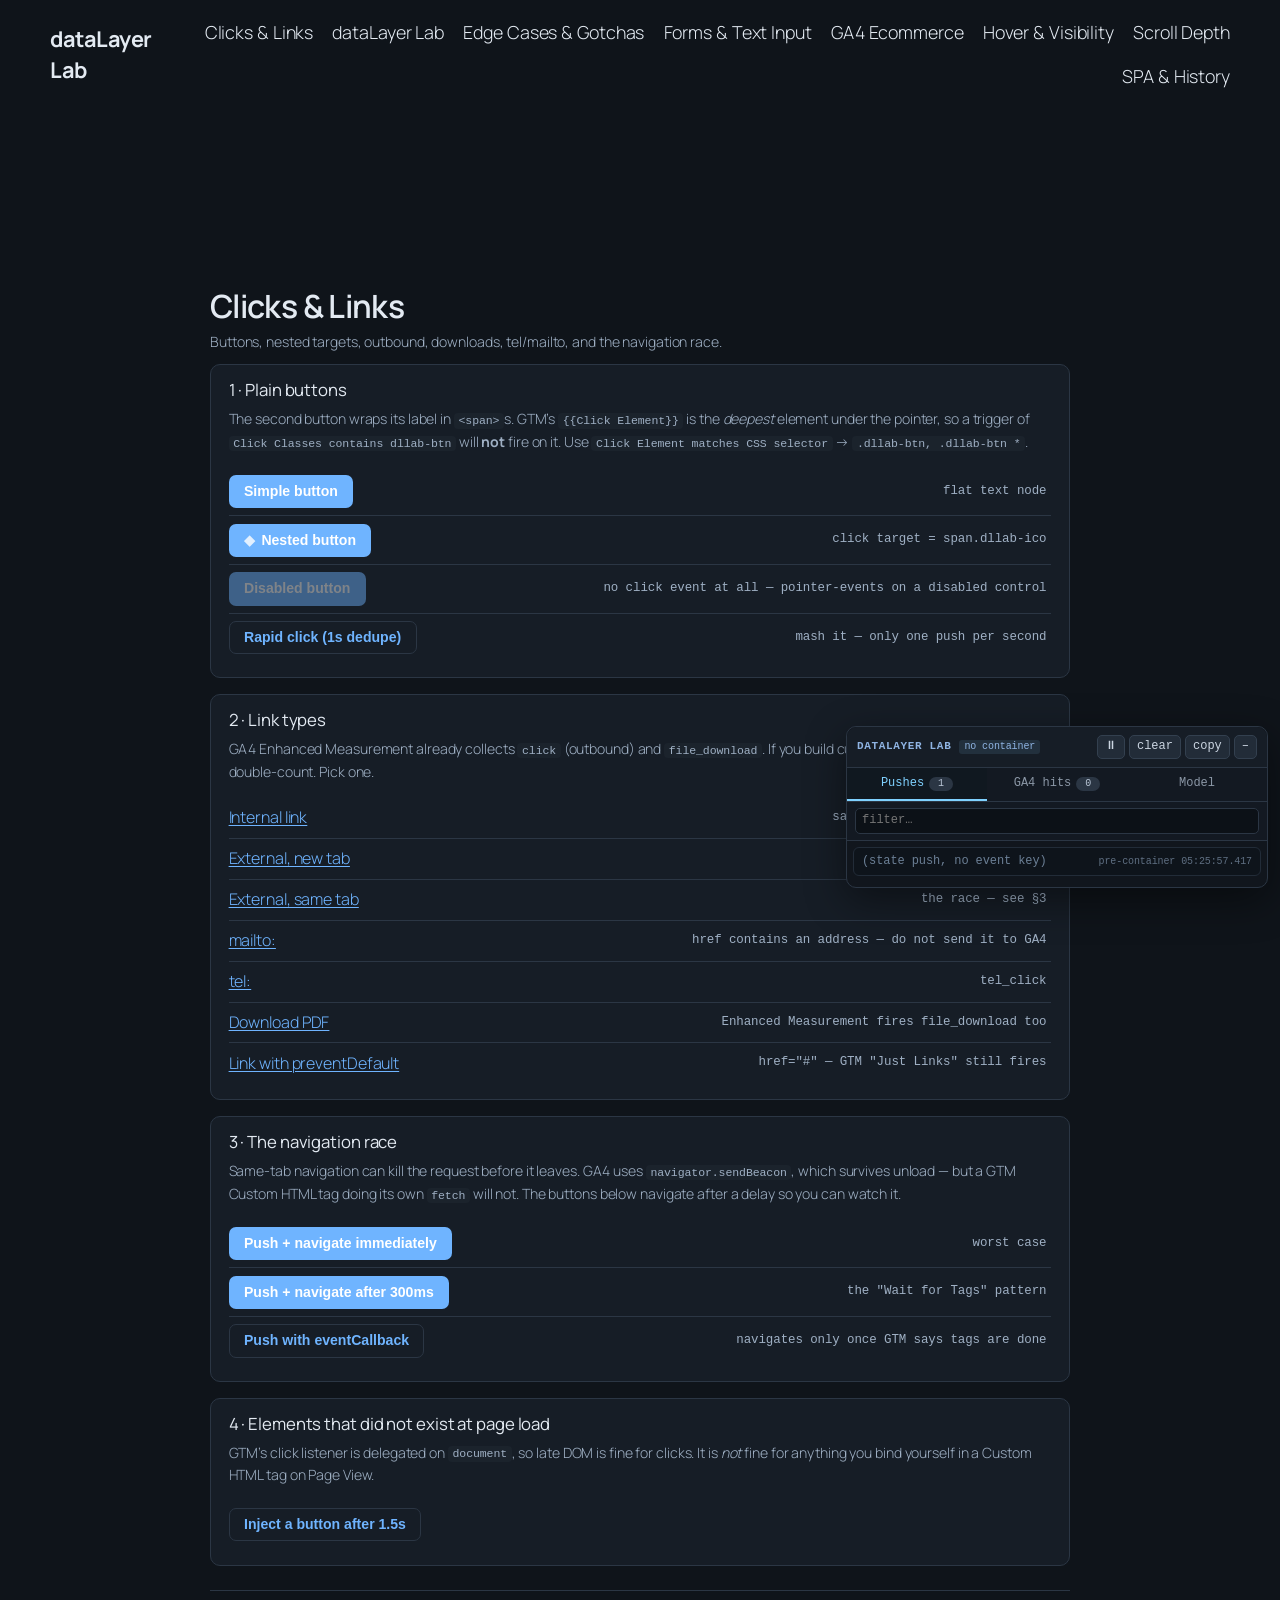
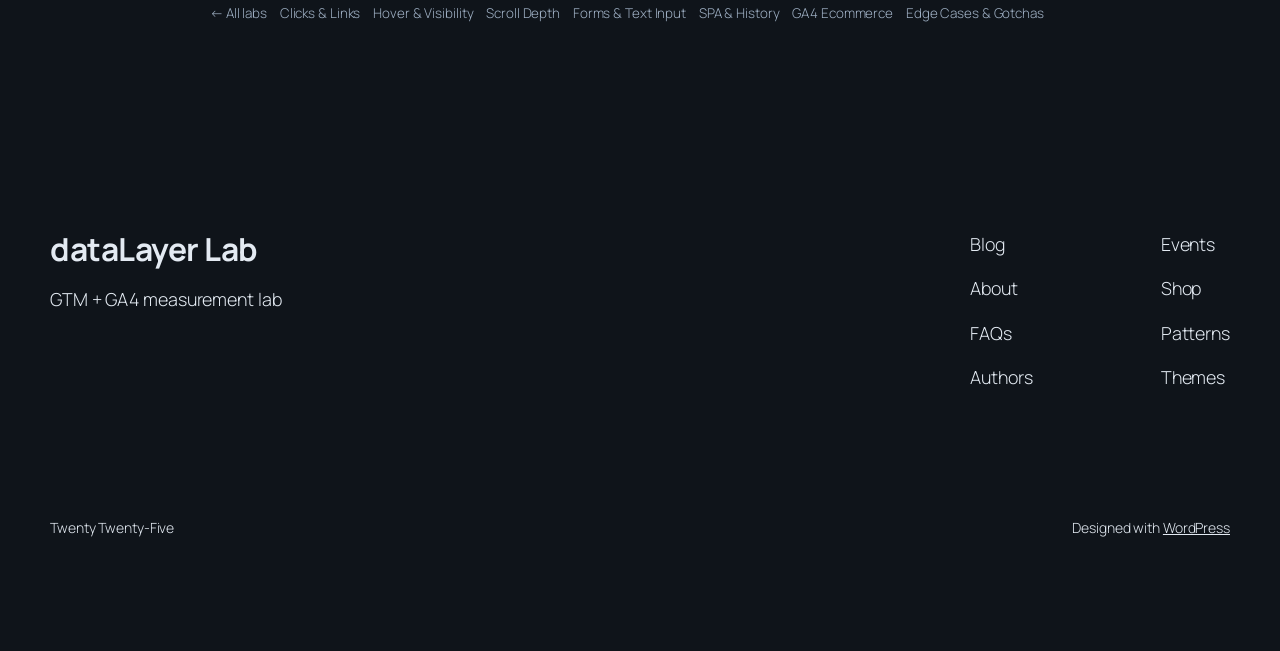
==== docs/lab-clicks/index.html @ 3aaa603e "Add WordPress + GTM/GA4 dataLayer lab A local WordPress instance wired for Google Tag Manager and GA" ====
<!DOCTYPE html>
<html lang="en-US">
<head>
<meta name="robots" content="noindex, nofollow" />
	<meta charset="UTF-8" />
	<meta name="viewport" content="width=device-width, initial-scale=1" />
<meta name='robots' content='noindex, nofollow' />
<script>window.dataLayer = window.dataLayer || [];
window.dataLayer.push({"page":{"type":"page","title":"Clicks &#038; Links &#8211; dataLayer Lab","path":"/lab-clicks/","post_id":5,"template":"default","lang":"en-US","env":"local"},"user":{"logged_in":false,"role":"guest"},"lab":{"version":"1.0.0","container_id":null}});</script>
<title>Clicks &#038; Links &#8211; dataLayer Lab</title>


<script src="../wp-content/mu-plugins/gtm-lab/assets/inspector.js"></script>


<style id='wp-img-auto-sizes-contain-inline-css'>
img:is([sizes=auto i],[sizes^="auto," i]){contain-intrinsic-size:3000px 1500px}
/*# sourceURL=wp-img-auto-sizes-contain-inline-css */
</style>
<style id='wp-block-site-title-inline-css'>
.wp-block-site-title{
  box-sizing:border-box;
}
.wp-block-site-title :where(a){
  color:inherit;
  font-family:inherit;
  font-size:inherit;
  font-style:inherit;
  font-weight:inherit;
  letter-spacing:inherit;
  line-height:inherit;
  text-decoration:inherit;
}
/*# sourceURL=../wp-includes/blocks/site-title/style.css */
</style>
<style id='wp-block-page-list-inline-css'>
.wp-block-navigation .wp-block-page-list{
  align-items:var(--navigation-layout-align, initial);
  background-color:inherit;
  display:flex;
  flex-direction:var(--navigation-layout-direction, initial);
  flex-wrap:var(--navigation-layout-wrap, wrap);
  justify-content:var(--navigation-layout-justify, initial);
}
.wp-block-navigation .wp-block-navigation-item{
  background-color:inherit;
}

.wp-block-page-list{
  box-sizing:border-box;
}
/*# sourceURL=../wp-includes/blocks/page-list/style.css */
</style>
<style id='wp-block-navigation-inline-css'>
.wp-block-navigation{
  position:relative;
}
.wp-block-navigation ul{
  margin-bottom:0;
  margin-left:0;
  margin-top:0;
  padding-left:0;
}
.wp-block-navigation ul,.wp-block-navigation ul li{
  list-style:none;
  padding:0;
}
.wp-block-navigation .wp-block-navigation-item{
  align-items:center;
  background-color:inherit;
  display:flex;
  position:relative;
}
.wp-block-navigation .wp-block-navigation-item .wp-block-navigation__submenu-container:empty{
  display:none;
}
.wp-block-navigation .wp-block-navigation-item__content{
  display:block;
  z-index:1;
}
.wp-block-navigation .wp-block-navigation-item__content.wp-block-navigation-item__content{
  color:inherit;
}
.wp-block-navigation.has-text-decoration-underline .wp-block-navigation-item__content,.wp-block-navigation.has-text-decoration-underline .wp-block-navigation-item__content:active,.wp-block-navigation.has-text-decoration-underline .wp-block-navigation-item__content:focus{
  text-decoration:underline;
}
.wp-block-navigation.has-text-decoration-line-through .wp-block-navigation-item__content,.wp-block-navigation.has-text-decoration-line-through .wp-block-navigation-item__content:active,.wp-block-navigation.has-text-decoration-line-through .wp-block-navigation-item__content:focus{
  text-decoration:line-through;
}
.wp-block-navigation :where(a),.wp-block-navigation :where(a:active),.wp-block-navigation :where(a:focus){
  text-decoration:none;
}
.wp-block-navigation .wp-block-navigation__submenu-icon{
  align-self:center;
  background-color:inherit;
  border:none;
  color:currentColor;
  display:inline-block;
  font-size:inherit;
  height:.6em;
  line-height:0;
  margin-left:.25em;
  padding:0;
  width:.6em;
}
.wp-block-navigation .wp-block-navigation__submenu-icon svg{
  display:inline-block;
  stroke:currentColor;
  height:inherit;
  margin-top:.075em;
  width:inherit;
}
.wp-block-navigation{
  --navigation-layout-justification-setting:flex-start;
  --navigation-layout-direction:row;
  --navigation-layout-wrap:wrap;
  --navigation-layout-justify:flex-start;
  --navigation-layout-align:center;
}
.wp-block-navigation.is-vertical{
  --navigation-layout-direction:column;
  --navigation-layout-justify:initial;
  --navigation-layout-align:flex-start;
}
.wp-block-navigation.no-wrap{
  --navigation-layout-wrap:nowrap;
}
.wp-block-navigation.items-justified-center{
  --navigation-layout-justification-setting:center;
  --navigation-layout-justify:center;
}
.wp-block-navigation.items-justified-center.is-vertical{
  --navigation-layout-align:center;
}
.wp-block-navigation.items-justified-right{
  --navigation-layout-justification-setting:flex-end;
  --navigation-layout-justify:flex-end;
}
.wp-block-navigation.items-justified-right.is-vertical{
  --navigation-layout-align:flex-end;
}
.wp-block-navigation.items-justified-space-between{
  --navigation-layout-justification-setting:space-between;
  --navigation-layout-justify:space-between;
}

.wp-block-navigation .has-child .wp-block-navigation__submenu-container{
  align-items:normal;
  background-color:inherit;
  color:inherit;
  display:flex;
  flex-direction:column;
  opacity:0;
  position:absolute;
  z-index:2;
}
@media not (prefers-reduced-motion){
  .wp-block-navigation .has-child .wp-block-navigation__submenu-container{
    transition:opacity .1s linear;
  }
}
.wp-block-navigation .has-child .wp-block-navigation__submenu-container{
  height:0;
  overflow:hidden;
  visibility:hidden;
  width:0;
}
.wp-block-navigation .has-child .wp-block-navigation__submenu-container>.wp-block-navigation-item>.wp-block-navigation-item__content{
  display:flex;
  flex-grow:1;
  padding:.5em 1em;
}
.wp-block-navigation .has-child .wp-block-navigation__submenu-container>.wp-block-navigation-item>.wp-block-navigation-item__content .wp-block-navigation__submenu-icon{
  margin-left:auto;
  margin-right:0;
}
.wp-block-navigation .has-child .wp-block-navigation__submenu-container .wp-block-navigation-item__content{
  margin:0;
}
.wp-block-navigation .has-child .wp-block-navigation__submenu-container{
  left:-1px;
  top:100%;
}
@media (min-width:782px){
  .wp-block-navigation .has-child .wp-block-navigation__submenu-container .wp-block-navigation__submenu-container{
    left:100%;
    top:-1px;
  }
  .wp-block-navigation .has-child .wp-block-navigation__submenu-container .wp-block-navigation__submenu-container:before{
    background:#0000;
    content:"";
    display:block;
    height:100%;
    position:absolute;
    right:100%;
    width:.5em;
  }
  .wp-block-navigation .has-child .wp-block-navigation__submenu-container .wp-block-navigation__submenu-icon{
    margin-right:.25em;
  }
  .wp-block-navigation .has-child .wp-block-navigation__submenu-container .wp-block-navigation__submenu-icon svg{
    transform:rotate(-90deg);
  }
}
.wp-block-navigation .has-child .wp-block-navigation-submenu__toggle[aria-expanded=true]~.wp-block-navigation__submenu-container,.wp-block-navigation .has-child:not(.open-on-click):hover>.wp-block-navigation__submenu-container,.wp-block-navigation .has-child:not(.open-on-click):not(.open-on-hover-click):focus-within>.wp-block-navigation__submenu-container{
  height:auto;
  min-width:200px;
  opacity:1;
  overflow:visible;
  visibility:visible;
  width:auto;
}

.wp-block-navigation.has-background .has-child .wp-block-navigation__submenu-container{
  left:0;
  top:100%;
}
@media (min-width:782px){
  .wp-block-navigation.has-background .has-child .wp-block-navigation__submenu-container .wp-block-navigation__submenu-container{
    left:100%;
    top:0;
  }
}

.wp-block-navigation-submenu{
  display:flex;
  position:relative;
}
.wp-block-navigation-submenu .wp-block-navigation__submenu-icon svg{
  stroke:currentColor;
}

button.wp-block-navigation-item__content{
  background-color:initial;
  border:none;
  color:currentColor;
  font-family:inherit;
  font-size:inherit;
  font-style:inherit;
  font-weight:inherit;
  letter-spacing:inherit;
  line-height:inherit;
  text-align:left;
  text-transform:inherit;
}

.wp-block-navigation-submenu__toggle{
  cursor:pointer;
}
.wp-block-navigation-submenu__toggle[aria-expanded=true]+.wp-block-navigation__submenu-icon>svg,.wp-block-navigation-submenu__toggle[aria-expanded=true]>svg{
  transform:rotate(180deg);
}

.wp-block-navigation-item.open-on-click .wp-block-navigation-submenu__toggle{
  padding-left:0;
  padding-right:.85em;
}
.wp-block-navigation-item.open-on-click .wp-block-navigation-submenu__toggle+.wp-block-navigation__submenu-icon{
  margin-left:-.6em;
  pointer-events:none;
}

.wp-block-navigation-item.open-on-click button.wp-block-navigation-item__content:not(.wp-block-navigation-submenu__toggle){
  padding:0;
}
.wp-block-navigation .wp-block-page-list,.wp-block-navigation__container,.wp-block-navigation__responsive-close,.wp-block-navigation__responsive-container,.wp-block-navigation__responsive-container-content,.wp-block-navigation__responsive-dialog{
  gap:inherit;
}
:where(.wp-block-navigation.has-background .wp-block-navigation-item a:not(.wp-element-button)),:where(.wp-block-navigation.has-background .wp-block-navigation-submenu a:not(.wp-element-button)){
  padding:.5em 1em;
}

:where(.wp-block-navigation .wp-block-navigation__submenu-container .wp-block-navigation-item a:not(.wp-element-button)),:where(.wp-block-navigation .wp-block-navigation__submenu-container .wp-block-navigation-submenu a:not(.wp-element-button)),:where(.wp-block-navigation .wp-block-navigation__submenu-container .wp-block-navigation-submenu button.wp-block-navigation-item__content),:where(.wp-block-navigation .wp-block-navigation__submenu-container .wp-block-pages-list__item button.wp-block-navigation-item__content){
  padding:.5em 1em;
}
.wp-block-navigation.items-justified-right .wp-block-navigation__container .has-child .wp-block-navigation__submenu-container,.wp-block-navigation.items-justified-right .wp-block-page-list>.has-child .wp-block-navigation__submenu-container,.wp-block-navigation.items-justified-space-between .wp-block-page-list>.has-child:last-child .wp-block-navigation__submenu-container,.wp-block-navigation.items-justified-space-between>.wp-block-navigation__container>.has-child:last-child .wp-block-navigation__submenu-container{
  left:auto;
  right:0;
}
.wp-block-navigation.items-justified-right .wp-block-navigation__container .has-child .wp-block-navigation__submenu-container .wp-block-navigation__submenu-container,.wp-block-navigation.items-justified-right .wp-block-page-list>.has-child .wp-block-navigation__submenu-container .wp-block-navigation__submenu-container,.wp-block-navigation.items-justified-space-between .wp-block-page-list>.has-child:last-child .wp-block-navigation__submenu-container .wp-block-navigation__submenu-container,.wp-block-navigation.items-justified-space-between>.wp-block-navigation__container>.has-child:last-child .wp-block-navigation__submenu-container .wp-block-navigation__submenu-container{
  left:-1px;
  right:-1px;
}
@media (min-width:782px){
  .wp-block-navigation.items-justified-right .wp-block-navigation__container .has-child .wp-block-navigation__submenu-container .wp-block-navigation__submenu-container,.wp-block-navigation.items-justified-right .wp-block-page-list>.has-child .wp-block-navigation__submenu-container .wp-block-navigation__submenu-container,.wp-block-navigation.items-justified-space-between .wp-block-page-list>.has-child:last-child .wp-block-navigation__submenu-container .wp-block-navigation__submenu-container,.wp-block-navigation.items-justified-space-between>.wp-block-navigation__container>.has-child:last-child .wp-block-navigation__submenu-container .wp-block-navigation__submenu-container{
    left:auto;
    right:100%;
  }
}

.wp-block-navigation:not(.has-background) .wp-block-navigation__submenu-container{
  background-color:#fff;
  border:1px solid #00000026;
}

.wp-block-navigation.has-background .wp-block-navigation__submenu-container{
  background-color:inherit;
}

.wp-block-navigation:not(.has-text-color) .wp-block-navigation__submenu-container{
  color:#000;
}

.wp-block-navigation__container{
  align-items:var(--navigation-layout-align, initial);
  display:flex;
  flex-direction:var(--navigation-layout-direction, initial);
  flex-wrap:var(--navigation-layout-wrap, wrap);
  justify-content:var(--navigation-layout-justify, initial);
  list-style:none;
  margin:0;
  padding-left:0;
}
.wp-block-navigation__container .is-responsive{
  display:none;
}

.wp-block-navigation__container:only-child,.wp-block-page-list:only-child{
  flex-grow:1;
}
@keyframes overlay-menu__fade-in-animation{
  0%{
    opacity:0;
    transform:translateY(.5em);
  }
  to{
    opacity:1;
    transform:translateY(0);
  }
}
.wp-block-navigation__responsive-container{
  bottom:0;
  display:none;
  left:0;
  position:fixed;
  right:0;
  top:0;
}
.wp-block-navigation__responsive-container :where(.wp-block-navigation-item a){
  color:inherit;
}
.wp-block-navigation__responsive-container .wp-block-navigation__responsive-container-content{
  align-items:var(--navigation-layout-align, initial);
  display:flex;
  flex-direction:var(--navigation-layout-direction, initial);
  flex-wrap:var(--navigation-layout-wrap, wrap);
  justify-content:var(--navigation-layout-justify, initial);
}
.wp-block-navigation__responsive-container:not(.is-menu-open.is-menu-open){
  background-color:inherit !important;
  color:inherit !important;
}
.wp-block-navigation__responsive-container.is-menu-open{
  background-color:inherit;
  display:flex;
  flex-direction:column;
}
@media not (prefers-reduced-motion){
  .wp-block-navigation__responsive-container.is-menu-open{
    animation:overlay-menu__fade-in-animation .1s ease-out;
    animation-fill-mode:forwards;
  }
}
.wp-block-navigation__responsive-container.is-menu-open{
  overflow:auto;
  padding:clamp(1rem, var(--wp--style--root--padding-top), 20rem) clamp(1rem, var(--wp--style--root--padding-right), 20rem) clamp(1rem, var(--wp--style--root--padding-bottom), 20rem) clamp(1rem, var(--wp--style--root--padding-left), 20rem);
  z-index:100000;
}
.wp-block-navigation__responsive-container.is-menu-open .wp-block-navigation__responsive-container-content{
  align-items:var(--navigation-layout-justification-setting, inherit);
  display:flex;
  flex-direction:column;
  flex-wrap:nowrap;
  overflow:visible;
  padding-top:calc(2rem + 24px);
}
.wp-block-navigation__responsive-container.is-menu-open .wp-block-navigation__responsive-container-content,.wp-block-navigation__responsive-container.is-menu-open .wp-block-navigation__responsive-container-content .wp-block-navigation__container,.wp-block-navigation__responsive-container.is-menu-open .wp-block-navigation__responsive-container-content .wp-block-page-list{
  justify-content:flex-start;
}
.wp-block-navigation__responsive-container.is-menu-open .wp-block-navigation__responsive-container-content .wp-block-navigation__submenu-icon{
  display:none;
}
.wp-block-navigation__responsive-container.is-menu-open .wp-block-navigation__responsive-container-content .has-child .wp-block-navigation__submenu-container{
  border:none;
  height:auto;
  min-width:200px;
  opacity:1;
  overflow:initial;
  padding-left:2rem;
  padding-right:2rem;
  position:static;
  visibility:visible;
  width:auto;
}
.wp-block-navigation__responsive-container.is-menu-open .wp-block-navigation__responsive-container-content .wp-block-navigation__container,.wp-block-navigation__responsive-container.is-menu-open .wp-block-navigation__responsive-container-content .wp-block-navigation__submenu-container{
  gap:inherit;
}
.wp-block-navigation__responsive-container.is-menu-open .wp-block-navigation__responsive-container-content .wp-block-navigation__submenu-container{
  padding-top:var(--wp--style--block-gap, 2em);
}
.wp-block-navigation__responsive-container.is-menu-open .wp-block-navigation__responsive-container-content .wp-block-navigation-item__content{
  padding:0;
}
.wp-block-navigation__responsive-container.is-menu-open .wp-block-navigation__responsive-container-content .wp-block-navigation-item,.wp-block-navigation__responsive-container.is-menu-open .wp-block-navigation__responsive-container-content .wp-block-navigation__container,.wp-block-navigation__responsive-container.is-menu-open .wp-block-navigation__responsive-container-content .wp-block-page-list{
  align-items:var(--navigation-layout-justification-setting, initial);
  display:flex;
  flex-direction:column;
}
.wp-block-navigation__responsive-container.is-menu-open .wp-block-navigation-item,.wp-block-navigation__responsive-container.is-menu-open .wp-block-navigation-item .wp-block-navigation__submenu-container,.wp-block-navigation__responsive-container.is-menu-open .wp-block-navigation__container,.wp-block-navigation__responsive-container.is-menu-open .wp-block-page-list{
  background:#0000 !important;
  color:inherit !important;
}
.wp-block-navigation__responsive-container.is-menu-open .wp-block-navigation__submenu-container.wp-block-navigation__submenu-container.wp-block-navigation__submenu-container.wp-block-navigation__submenu-container{
  left:auto;
  right:auto;
}
@media (min-width:600px){
  .wp-block-navigation__responsive-container:not(.hidden-by-default):not(.is-menu-open){
    background-color:inherit;
    display:block;
    position:relative;
    width:100%;
    z-index:auto;
  }
  .wp-block-navigation__responsive-container:not(.hidden-by-default):not(.is-menu-open) .wp-block-navigation__responsive-container-close{
    display:none;
  }
  .wp-block-navigation__responsive-container.is-menu-open .wp-block-navigation__submenu-container.wp-block-navigation__submenu-container.wp-block-navigation__submenu-container.wp-block-navigation__submenu-container{
    left:0;
  }
}

.wp-block-navigation:not(.has-background) .wp-block-navigation__responsive-container.is-menu-open{
  background-color:#fff;
}

.wp-block-navigation:not(.has-text-color) .wp-block-navigation__responsive-container.is-menu-open{
  color:#000;
}

.wp-block-navigation__toggle_button_label{
  font-size:1rem;
  font-weight:700;
}

.wp-block-navigation__responsive-container-close,.wp-block-navigation__responsive-container-open{
  background:#0000;
  border:none;
  color:currentColor;
  cursor:pointer;
  margin:0;
  padding:0;
  text-transform:inherit;
  vertical-align:middle;
}
.wp-block-navigation__responsive-container-close svg,.wp-block-navigation__responsive-container-open svg{
  fill:currentColor;
  display:block;
  height:24px;
  pointer-events:none;
  width:24px;
}

.wp-block-navigation__responsive-container-open{
  display:flex;
}
.wp-block-navigation__responsive-container-open.wp-block-navigation__responsive-container-open.wp-block-navigation__responsive-container-open{
  font-family:inherit;
  font-size:inherit;
  font-weight:inherit;
}
@media (min-width:600px){
  .wp-block-navigation__responsive-container-open:not(.always-shown){
    display:none;
  }
}

.wp-block-navigation__responsive-container-close{
  position:absolute;
  right:0;
  top:0;
  z-index:2;
}
.wp-block-navigation__responsive-container-close.wp-block-navigation__responsive-container-close.wp-block-navigation__responsive-container-close{
  font-family:inherit;
  font-size:inherit;
  font-weight:inherit;
}

.wp-block-navigation__responsive-close{
  width:100%;
}
.has-modal-open .wp-block-navigation__responsive-close{
  margin-left:auto;
  margin-right:auto;
  max-width:var(--wp--style--global--wide-size, 100%);
}
.wp-block-navigation__responsive-close:focus{
  outline:none;
}

.is-menu-open .wp-block-navigation__responsive-close,.is-menu-open .wp-block-navigation__responsive-container-content,.is-menu-open .wp-block-navigation__responsive-dialog{
  box-sizing:border-box;
}

.wp-block-navigation__responsive-dialog{
  position:relative;
}

.has-modal-open .admin-bar .is-menu-open .wp-block-navigation__responsive-dialog{
  margin-top:46px;
}
@media (min-width:782px){
  .has-modal-open .admin-bar .is-menu-open .wp-block-navigation__responsive-dialog{
    margin-top:32px;
  }
}

html.has-modal-open{
  overflow:hidden;
}
/*# sourceURL=../wp-includes/blocks/navigation/style.css */
</style>
<style id='wp-block-group-inline-css'>
.wp-block-group{
  box-sizing:border-box;
}

:where(.wp-block-group.wp-block-group-is-layout-constrained){
  position:relative;
}
/*# sourceURL=../wp-includes/blocks/group/style.css */
</style>
<style id='wp-block-post-title-inline-css'>
.wp-block-post-title{
  box-sizing:border-box;
  word-break:break-word;
}
.wp-block-post-title :where(a){
  display:inline-block;
  font-family:inherit;
  font-size:inherit;
  font-style:inherit;
  font-weight:inherit;
  letter-spacing:inherit;
  line-height:inherit;
  text-decoration:inherit;
}
/*# sourceURL=../wp-includes/blocks/post-title/style.css */
</style>
<style id='wp-block-post-content-inline-css'>
.wp-block-post-content{
  display:flow-root;
}
/*# sourceURL=../wp-includes/blocks/post-content/style.css */
</style>
<style id='wp-block-site-tagline-inline-css'>
.wp-block-site-tagline{
  box-sizing:border-box;
}
/*# sourceURL=../wp-includes/blocks/site-tagline/style.css */
</style>
<style id='wp-block-spacer-inline-css'>
.wp-block-spacer{
  clear:both;
}
/*# sourceURL=../wp-includes/blocks/spacer/style.css */
</style>
<style id='wp-block-columns-inline-css'>
.wp-block-columns{
  box-sizing:border-box;
  display:flex;
  flex-wrap:wrap !important;
}
@media (min-width:782px){
  .wp-block-columns{
    flex-wrap:nowrap !important;
  }
}
.wp-block-columns{
  align-items:normal !important;
}
.wp-block-columns.are-vertically-aligned-top{
  align-items:flex-start;
}
.wp-block-columns.are-vertically-aligned-center{
  align-items:center;
}
.wp-block-columns.are-vertically-aligned-bottom{
  align-items:flex-end;
}
@media (max-width:781px){
  .wp-block-columns:not(.is-not-stacked-on-mobile)>.wp-block-column{
    flex-basis:100% !important;
  }
}
@media (min-width:782px){
  .wp-block-columns:not(.is-not-stacked-on-mobile)>.wp-block-column{
    flex-basis:0;
    flex-grow:1;
  }
  .wp-block-columns:not(.is-not-stacked-on-mobile)>.wp-block-column[style*=flex-basis]{
    flex-grow:0;
  }
}
.wp-block-columns.is-not-stacked-on-mobile{
  flex-wrap:nowrap !important;
}
.wp-block-columns.is-not-stacked-on-mobile>.wp-block-column{
  flex-basis:0;
  flex-grow:1;
}
.wp-block-columns.is-not-stacked-on-mobile>.wp-block-column[style*=flex-basis]{
  flex-grow:0;
}

:where(.wp-block-columns){
  margin-bottom:1.75em;
}

:where(.wp-block-columns.has-background){
  padding:1.25em 2.375em;
}

.wp-block-column{
  flex-grow:1;
  min-width:0;
  overflow-wrap:break-word;
  word-break:break-word;
}
.wp-block-column.is-vertically-aligned-top{
  align-self:flex-start;
}
.wp-block-column.is-vertically-aligned-center{
  align-self:center;
}
.wp-block-column.is-vertically-aligned-bottom{
  align-self:flex-end;
}
.wp-block-column.is-vertically-aligned-stretch{
  align-self:stretch;
}
.wp-block-column.is-vertically-aligned-bottom,.wp-block-column.is-vertically-aligned-center,.wp-block-column.is-vertically-aligned-top{
  width:100%;
}
/*# sourceURL=../wp-includes/blocks/columns/style.css */
</style>
<style id='wp-block-navigation-link-inline-css'>
.wp-block-navigation .wp-block-navigation-item__label{
  overflow-wrap:break-word;
}
.wp-block-navigation .wp-block-navigation-item__description{
  display:none;
}

.link-ui-tools{
  outline:1px solid #f0f0f0;
  padding:8px;
}

.link-ui-block-inserter{
  padding-top:8px;
}

.link-ui-block-inserter__back{
  margin-left:8px;
  text-transform:uppercase;
}
/*# sourceURL=../wp-includes/blocks/navigation-link/style.css */
</style>
<style id='wp-block-paragraph-inline-css'>
.is-small-text{
  font-size:.875em;
}

.is-regular-text{
  font-size:1em;
}

.is-large-text{
  font-size:2.25em;
}

.is-larger-text{
  font-size:3em;
}

.has-drop-cap:not(:focus):first-letter{
  float:left;
  font-size:8.4em;
  font-style:normal;
  font-weight:100;
  line-height:.68;
  margin:.05em .1em 0 0;
  text-transform:uppercase;
}

body.rtl .has-drop-cap:not(:focus):first-letter{
  float:none;
  margin-left:.1em;
}

p.has-drop-cap.has-background{
  overflow:hidden;
}

:root :where(p.has-background){
  padding:1.25em 2.375em;
}

:where(p.has-text-color:not(.has-link-color)) a{
  color:inherit;
}

p.has-text-align-left[style*="writing-mode:vertical-lr"],p.has-text-align-right[style*="writing-mode:vertical-rl"]{
  rotate:180deg;
}
/*# sourceURL=../wp-includes/blocks/paragraph/style.css */
</style>
<style id='wp-emoji-styles-inline-css'>

	img.wp-smiley, img.emoji {
		display: inline !important;
		border: none !important;
		box-shadow: none !important;
		height: 1em !important;
		width: 1em !important;
		margin: 0 0.07em !important;
		vertical-align: -0.1em !important;
		background: none !important;
		padding: 0 !important;
	}
/*# sourceURL=wp-emoji-styles-inline-css */
</style>
<style id='wp-block-library-inline-css'>
:root{
  --wp-block-synced-color:#7a00df;
  --wp-block-synced-color--rgb:122, 0, 223;
  --wp-bound-block-color:var(--wp-block-synced-color);
  --wp-editor-canvas-background:#ddd;
  --wp-admin-theme-color:#007cba;
  --wp-admin-theme-color--rgb:0, 124, 186;
  --wp-admin-theme-color-darker-10:#006ba1;
  --wp-admin-theme-color-darker-10--rgb:0, 107, 160.5;
  --wp-admin-theme-color-darker-20:#005a87;
  --wp-admin-theme-color-darker-20--rgb:0, 90, 135;
  --wp-admin-border-width-focus:2px;
}
@media (min-resolution:192dpi){
  :root{
    --wp-admin-border-width-focus:1.5px;
  }
}
.wp-element-button{
  cursor:pointer;
}

:root .has-very-light-gray-background-color{
  background-color:#eee;
}
:root .has-very-dark-gray-background-color{
  background-color:#313131;
}
:root .has-very-light-gray-color{
  color:#eee;
}
:root .has-very-dark-gray-color{
  color:#313131;
}
:root .has-vivid-green-cyan-to-vivid-cyan-blue-gradient-background{
  background:linear-gradient(135deg, #00d084, #0693e3);
}
:root .has-purple-crush-gradient-background{
  background:linear-gradient(135deg, #34e2e4, #4721fb 50%, #ab1dfe);
}
:root .has-hazy-dawn-gradient-background{
  background:linear-gradient(135deg, #faaca8, #dad0ec);
}
:root .has-subdued-olive-gradient-background{
  background:linear-gradient(135deg, #fafae1, #67a671);
}
:root .has-atomic-cream-gradient-background{
  background:linear-gradient(135deg, #fdd79a, #004a59);
}
:root .has-nightshade-gradient-background{
  background:linear-gradient(135deg, #330968, #31cdcf);
}
:root .has-midnight-gradient-background{
  background:linear-gradient(135deg, #020381, #2874fc);
}
:root{
  --wp--preset--font-size--normal:16px;
  --wp--preset--font-size--huge:42px;
}

.has-regular-font-size{
  font-size:1em;
}

.has-larger-font-size{
  font-size:2.625em;
}

.has-normal-font-size{
  font-size:var(--wp--preset--font-size--normal);
}

.has-huge-font-size{
  font-size:var(--wp--preset--font-size--huge);
}

.has-text-align-center{
  text-align:center;
}

.has-text-align-left{
  text-align:left;
}

.has-text-align-right{
  text-align:right;
}

.has-fit-text{
  white-space:nowrap !important;
}

#end-resizable-editor-section{
  display:none;
}

.aligncenter{
  clear:both;
}

.items-justified-left{
  justify-content:flex-start;
}

.items-justified-center{
  justify-content:center;
}

.items-justified-right{
  justify-content:flex-end;
}

.items-justified-space-between{
  justify-content:space-between;
}

.screen-reader-text{
  border:0;
  clip-path:inset(50%);
  height:1px;
  margin:-1px;
  overflow:hidden;
  padding:0;
  position:absolute;
  width:1px;
  word-wrap:normal !important;
}

.screen-reader-text:focus{
  background-color:#ddd;
  clip-path:none;
  color:#444;
  display:block;
  font-size:1em;
  height:auto;
  left:5px;
  line-height:normal;
  padding:15px 23px 14px;
  text-decoration:none;
  top:5px;
  width:auto;
  z-index:100000;
}
html :where(.has-border-color){
  border-style:solid;
}

html :where([style*=border-top-color]){
  border-top-style:solid;
}

html :where([style*=border-right-color]){
  border-right-style:solid;
}

html :where([style*=border-bottom-color]){
  border-bottom-style:solid;
}

html :where([style*=border-left-color]){
  border-left-style:solid;
}

html :where([style*=border-width]){
  border-style:solid;
}

html :where([style*=border-top-width]){
  border-top-style:solid;
}

html :where([style*=border-right-width]){
  border-right-style:solid;
}

html :where([style*=border-bottom-width]){
  border-bottom-style:solid;
}

html :where([style*=border-left-width]){
  border-left-style:solid;
}
html :where(img[class*=wp-image-]){
  height:auto;
  max-width:100%;
}
:where(figure){
  margin:0 0 1em;
}

html :where(.is-position-sticky){
  --wp-admin--admin-bar--position-offset:var(--wp-admin--admin-bar--height, 0px);
}

@media screen and (max-width:600px){
  html :where(.is-position-sticky){
    --wp-admin--admin-bar--position-offset:0px;
  }
}
/*# sourceURL=/wp-includes/css/dist/block-library/common.css */
</style>
<style id='global-styles-inline-css'>
:root{--wp--preset--aspect-ratio--square: 1;--wp--preset--aspect-ratio--4-3: 4/3;--wp--preset--aspect-ratio--3-4: 3/4;--wp--preset--aspect-ratio--3-2: 3/2;--wp--preset--aspect-ratio--2-3: 2/3;--wp--preset--aspect-ratio--16-9: 16/9;--wp--preset--aspect-ratio--9-16: 9/16;--wp--preset--color--black: #000000;--wp--preset--color--cyan-bluish-gray: #abb8c3;--wp--preset--color--white: #ffffff;--wp--preset--color--pale-pink: #f78da7;--wp--preset--color--vivid-red: #cf2e2e;--wp--preset--color--luminous-vivid-orange: #ff6900;--wp--preset--color--luminous-vivid-amber: #fcb900;--wp--preset--color--light-green-cyan: #7bdcb5;--wp--preset--color--vivid-green-cyan: #00d084;--wp--preset--color--pale-cyan-blue: #8ed1fc;--wp--preset--color--vivid-cyan-blue: #0693e3;--wp--preset--color--vivid-purple: #9b51e0;--wp--preset--color--base: #FFFFFF;--wp--preset--color--contrast: #111111;--wp--preset--color--accent-1: #FFEE58;--wp--preset--color--accent-2: #F6CFF4;--wp--preset--color--accent-3: #503AA8;--wp--preset--color--accent-4: #686868;--wp--preset--color--accent-5: #FBFAF3;--wp--preset--color--accent-6: color-mix(in srgb, currentColor 20%, transparent);--wp--preset--gradient--vivid-cyan-blue-to-vivid-purple: linear-gradient(135deg,rgb(6,147,227) 0%,rgb(155,81,224) 100%);--wp--preset--gradient--light-green-cyan-to-vivid-green-cyan: linear-gradient(135deg,rgb(122,220,180) 0%,rgb(0,208,130) 100%);--wp--preset--gradient--luminous-vivid-amber-to-luminous-vivid-orange: linear-gradient(135deg,rgb(252,185,0) 0%,rgb(255,105,0) 100%);--wp--preset--gradient--luminous-vivid-orange-to-vivid-red: linear-gradient(135deg,rgb(255,105,0) 0%,rgb(207,46,46) 100%);--wp--preset--gradient--very-light-gray-to-cyan-bluish-gray: linear-gradient(135deg,rgb(238,238,238) 0%,rgb(169,184,195) 100%);--wp--preset--gradient--cool-to-warm-spectrum: linear-gradient(135deg,rgb(74,234,220) 0%,rgb(151,120,209) 20%,rgb(207,42,186) 40%,rgb(238,44,130) 60%,rgb(251,105,98) 80%,rgb(254,248,76) 100%);--wp--preset--gradient--blush-light-purple: linear-gradient(135deg,rgb(255,206,236) 0%,rgb(152,150,240) 100%);--wp--preset--gradient--blush-bordeaux: linear-gradient(135deg,rgb(254,205,165) 0%,rgb(254,45,45) 50%,rgb(107,0,62) 100%);--wp--preset--gradient--luminous-dusk: linear-gradient(135deg,rgb(255,203,112) 0%,rgb(199,81,192) 50%,rgb(65,88,208) 100%);--wp--preset--gradient--pale-ocean: linear-gradient(135deg,rgb(255,245,203) 0%,rgb(182,227,212) 50%,rgb(51,167,181) 100%);--wp--preset--gradient--electric-grass: linear-gradient(135deg,rgb(202,248,128) 0%,rgb(113,206,126) 100%);--wp--preset--gradient--midnight: linear-gradient(135deg,rgb(2,3,129) 0%,rgb(40,116,252) 100%);--wp--preset--font-size--small: 0.875rem;--wp--preset--font-size--medium: clamp(1rem, 1rem + ((1vw - 0.2rem) * 0.196), 1.125rem);--wp--preset--font-size--large: clamp(1.125rem, 1.125rem + ((1vw - 0.2rem) * 0.392), 1.375rem);--wp--preset--font-size--x-large: clamp(1.75rem, 1.75rem + ((1vw - 0.2rem) * 0.392), 2rem);--wp--preset--font-size--xx-large: clamp(2.15rem, 2.15rem + ((1vw - 0.2rem) * 1.333), 3rem);--wp--preset--font-family--manrope: Manrope, sans-serif;--wp--preset--font-family--fira-code: "Fira Code", monospace;--wp--preset--spacing--20: 10px;--wp--preset--spacing--30: 20px;--wp--preset--spacing--40: 30px;--wp--preset--spacing--50: clamp(30px, 5vw, 50px);--wp--preset--spacing--60: clamp(30px, 7vw, 70px);--wp--preset--spacing--70: clamp(50px, 7vw, 90px);--wp--preset--spacing--80: clamp(70px, 10vw, 140px);--wp--preset--shadow--natural: 6px 6px 9px rgba(0, 0, 0, 0.2);--wp--preset--shadow--deep: 12px 12px 50px rgba(0, 0, 0, 0.4);--wp--preset--shadow--sharp: 6px 6px 0px rgba(0, 0, 0, 0.2);--wp--preset--shadow--outlined: 6px 6px 0px -3px rgb(255, 255, 255), 6px 6px rgb(0, 0, 0);--wp--preset--shadow--crisp: 6px 6px 0px rgb(0, 0, 0);}:root { --wp--style--global--content-size: 645px;--wp--style--global--wide-size: 1340px; }:where(body) { margin: 0; }.wp-site-blocks { padding-top: var(--wp--style--root--padding-top); padding-bottom: var(--wp--style--root--padding-bottom); }.has-global-padding { padding-right: var(--wp--style--root--padding-right); padding-left: var(--wp--style--root--padding-left); }.has-global-padding > .alignfull { margin-right: calc(var(--wp--style--root--padding-right) * -1); margin-left: calc(var(--wp--style--root--padding-left) * -1); }.has-global-padding :where(:not(.alignfull.is-layout-flow) > .has-global-padding:not(.wp-block-block, .alignfull)) { padding-right: 0; padding-left: 0; }.has-global-padding :where(:not(.alignfull.is-layout-flow) > .has-global-padding:not(.wp-block-block, .alignfull)) > .alignfull { margin-left: 0; margin-right: 0; }.wp-site-blocks > .alignleft { float: left; margin-right: 2em; }.wp-site-blocks > .alignright { float: right; margin-left: 2em; }.wp-site-blocks > .aligncenter { justify-content: center; margin-left: auto; margin-right: auto; }:where(.wp-site-blocks) > * { margin-block-start: 1.2rem; margin-block-end: 0; }:where(.wp-site-blocks) > :first-child { margin-block-start: 0; }:where(.wp-site-blocks) > :last-child { margin-block-end: 0; }:root { --wp--style--block-gap: 1.2rem; }:root :where(.is-layout-flow) > :first-child{margin-block-start: 0;}:root :where(.is-layout-flow) > :last-child{margin-block-end: 0;}:root :where(.is-layout-flow) > *{margin-block-start: 1.2rem;margin-block-end: 0;}:root :where(.is-layout-constrained) > :first-child{margin-block-start: 0;}:root :where(.is-layout-constrained) > :last-child{margin-block-end: 0;}:root :where(.is-layout-constrained) > *{margin-block-start: 1.2rem;margin-block-end: 0;}:root :where(.is-layout-flex){gap: 1.2rem;}:root :where(.is-layout-grid){gap: 1.2rem;}.is-layout-flow > .alignleft{float: left;margin-inline-start: 0;margin-inline-end: 2em;}.is-layout-flow > .alignright{float: right;margin-inline-start: 2em;margin-inline-end: 0;}.is-layout-flow > .aligncenter{margin-left: auto !important;margin-right: auto !important;}.is-layout-constrained > .alignleft{float: left;margin-inline-start: 0;margin-inline-end: 2em;}.is-layout-constrained > .alignright{float: right;margin-inline-start: 2em;margin-inline-end: 0;}.is-layout-constrained > .aligncenter{margin-left: auto !important;margin-right: auto !important;}.is-layout-constrained > :where(:not(.alignleft):not(.alignright):not(.alignfull)){max-width: var(--wp--style--global--content-size);margin-left: auto !important;margin-right: auto !important;}.is-layout-constrained > .alignwide{max-width: var(--wp--style--global--wide-size);}body .is-layout-flex{display: flex;}.is-layout-flex{flex-wrap: wrap;align-items: center;}.is-layout-flex > :is(*, div){margin: 0;}body .is-layout-grid{display: grid;}.is-layout-grid > :is(*, div){margin: 0;}body{background-color: var(--wp--preset--color--base);color: var(--wp--preset--color--contrast);font-family: var(--wp--preset--font-family--manrope);font-size: var(--wp--preset--font-size--large);font-weight: 300;letter-spacing: -0.1px;line-height: 1.4;--wp--style--root--padding-top: 0px;--wp--style--root--padding-right: var(--wp--preset--spacing--50);--wp--style--root--padding-bottom: 0px;--wp--style--root--padding-left: var(--wp--preset--spacing--50);}a:where(:not(.wp-element-button)){color: currentColor;text-decoration: underline;}:root :where(a:where(:not(.wp-element-button)):hover){text-decoration: none;}h1, h2, h3, h4, h5, h6{font-weight: 400;letter-spacing: -0.1px;line-height: 1.125;}h1{font-size: var(--wp--preset--font-size--xx-large);}h2{font-size: var(--wp--preset--font-size--x-large);}h3{font-size: var(--wp--preset--font-size--large);}h4{font-size: var(--wp--preset--font-size--medium);}h5{font-size: var(--wp--preset--font-size--small);letter-spacing: 0.5px;}h6{font-size: var(--wp--preset--font-size--small);font-weight: 700;letter-spacing: 1.4px;text-transform: uppercase;}:root :where(.wp-element-button, .wp-block-button__link){background-color: var(--wp--preset--color--contrast);border-width: 0;color: var(--wp--preset--color--base);font-family: inherit;font-size: var(--wp--preset--font-size--medium);font-style: inherit;font-weight: inherit;letter-spacing: inherit;line-height: inherit;padding-top: 1rem;padding-right: 2.25rem;padding-bottom: 1rem;padding-left: 2.25rem;text-decoration: none;text-transform: inherit;}:root :where(.wp-element-button:hover, .wp-block-button__link:hover){background-color: color-mix(in srgb, var(--wp--preset--color--contrast) 85%, transparent);border-color: transparent;color: var(--wp--preset--color--base);}:root :where(.wp-element-button:focus, .wp-block-button__link:focus){outline-color: var(--wp--preset--color--accent-4);outline-offset: 2px;}:root :where(.wp-element-caption, .wp-block-audio figcaption, .wp-block-embed figcaption, .wp-block-gallery figcaption, .wp-block-image figcaption, .wp-block-table figcaption, .wp-block-video figcaption){font-size: var(--wp--preset--font-size--small);line-height: 1.4;}.has-black-color{color: var(--wp--preset--color--black) !important;}.has-cyan-bluish-gray-color{color: var(--wp--preset--color--cyan-bluish-gray) !important;}.has-white-color{color: var(--wp--preset--color--white) !important;}.has-pale-pink-color{color: var(--wp--preset--color--pale-pink) !important;}.has-vivid-red-color{color: var(--wp--preset--color--vivid-red) !important;}.has-luminous-vivid-orange-color{color: var(--wp--preset--color--luminous-vivid-orange) !important;}.has-luminous-vivid-amber-color{color: var(--wp--preset--color--luminous-vivid-amber) !important;}.has-light-green-cyan-color{color: var(--wp--preset--color--light-green-cyan) !important;}.has-vivid-green-cyan-color{color: var(--wp--preset--color--vivid-green-cyan) !important;}.has-pale-cyan-blue-color{color: var(--wp--preset--color--pale-cyan-blue) !important;}.has-vivid-cyan-blue-color{color: var(--wp--preset--color--vivid-cyan-blue) !important;}.has-vivid-purple-color{color: var(--wp--preset--color--vivid-purple) !important;}.has-base-color{color: var(--wp--preset--color--base) !important;}.has-contrast-color{color: var(--wp--preset--color--contrast) !important;}.has-accent-1-color{color: var(--wp--preset--color--accent-1) !important;}.has-accent-2-color{color: var(--wp--preset--color--accent-2) !important;}.has-accent-3-color{color: var(--wp--preset--color--accent-3) !important;}.has-accent-4-color{color: var(--wp--preset--color--accent-4) !important;}.has-accent-5-color{color: var(--wp--preset--color--accent-5) !important;}.has-accent-6-color{color: var(--wp--preset--color--accent-6) !important;}.has-black-background-color{background-color: var(--wp--preset--color--black) !important;}.has-cyan-bluish-gray-background-color{background-color: var(--wp--preset--color--cyan-bluish-gray) !important;}.has-white-background-color{background-color: var(--wp--preset--color--white) !important;}.has-pale-pink-background-color{background-color: var(--wp--preset--color--pale-pink) !important;}.has-vivid-red-background-color{background-color: var(--wp--preset--color--vivid-red) !important;}.has-luminous-vivid-orange-background-color{background-color: var(--wp--preset--color--luminous-vivid-orange) !important;}.has-luminous-vivid-amber-background-color{background-color: var(--wp--preset--color--luminous-vivid-amber) !important;}.has-light-green-cyan-background-color{background-color: var(--wp--preset--color--light-green-cyan) !important;}.has-vivid-green-cyan-background-color{background-color: var(--wp--preset--color--vivid-green-cyan) !important;}.has-pale-cyan-blue-background-color{background-color: var(--wp--preset--color--pale-cyan-blue) !important;}.has-vivid-cyan-blue-background-color{background-color: var(--wp--preset--color--vivid-cyan-blue) !important;}.has-vivid-purple-background-color{background-color: var(--wp--preset--color--vivid-purple) !important;}.has-base-background-color{background-color: var(--wp--preset--color--base) !important;}.has-contrast-background-color{background-color: var(--wp--preset--color--contrast) !important;}.has-accent-1-background-color{background-color: var(--wp--preset--color--accent-1) !important;}.has-accent-2-background-color{background-color: var(--wp--preset--color--accent-2) !important;}.has-accent-3-background-color{background-color: var(--wp--preset--color--accent-3) !important;}.has-accent-4-background-color{background-color: var(--wp--preset--color--accent-4) !important;}.has-accent-5-background-color{background-color: var(--wp--preset--color--accent-5) !important;}.has-accent-6-background-color{background-color: var(--wp--preset--color--accent-6) !important;}.has-black-border-color{border-color: var(--wp--preset--color--black) !important;}.has-cyan-bluish-gray-border-color{border-color: var(--wp--preset--color--cyan-bluish-gray) !important;}.has-white-border-color{border-color: var(--wp--preset--color--white) !important;}.has-pale-pink-border-color{border-color: var(--wp--preset--color--pale-pink) !important;}.has-vivid-red-border-color{border-color: var(--wp--preset--color--vivid-red) !important;}.has-luminous-vivid-orange-border-color{border-color: var(--wp--preset--color--luminous-vivid-orange) !important;}.has-luminous-vivid-amber-border-color{border-color: var(--wp--preset--color--luminous-vivid-amber) !important;}.has-light-green-cyan-border-color{border-color: var(--wp--preset--color--light-green-cyan) !important;}.has-vivid-green-cyan-border-color{border-color: var(--wp--preset--color--vivid-green-cyan) !important;}.has-pale-cyan-blue-border-color{border-color: var(--wp--preset--color--pale-cyan-blue) !important;}.has-vivid-cyan-blue-border-color{border-color: var(--wp--preset--color--vivid-cyan-blue) !important;}.has-vivid-purple-border-color{border-color: var(--wp--preset--color--vivid-purple) !important;}.has-base-border-color{border-color: var(--wp--preset--color--base) !important;}.has-contrast-border-color{border-color: var(--wp--preset--color--contrast) !important;}.has-accent-1-border-color{border-color: var(--wp--preset--color--accent-1) !important;}.has-accent-2-border-color{border-color: var(--wp--preset--color--accent-2) !important;}.has-accent-3-border-color{border-color: var(--wp--preset--color--accent-3) !important;}.has-accent-4-border-color{border-color: var(--wp--preset--color--accent-4) !important;}.has-accent-5-border-color{border-color: var(--wp--preset--color--accent-5) !important;}.has-accent-6-border-color{border-color: var(--wp--preset--color--accent-6) !important;}.has-vivid-cyan-blue-to-vivid-purple-gradient-background{background: var(--wp--preset--gradient--vivid-cyan-blue-to-vivid-purple) !important;}.has-light-green-cyan-to-vivid-green-cyan-gradient-background{background: var(--wp--preset--gradient--light-green-cyan-to-vivid-green-cyan) !important;}.has-luminous-vivid-amber-to-luminous-vivid-orange-gradient-background{background: var(--wp--preset--gradient--luminous-vivid-amber-to-luminous-vivid-orange) !important;}.has-luminous-vivid-orange-to-vivid-red-gradient-background{background: var(--wp--preset--gradient--luminous-vivid-orange-to-vivid-red) !important;}.has-very-light-gray-to-cyan-bluish-gray-gradient-background{background: var(--wp--preset--gradient--very-light-gray-to-cyan-bluish-gray) !important;}.has-cool-to-warm-spectrum-gradient-background{background: var(--wp--preset--gradient--cool-to-warm-spectrum) !important;}.has-blush-light-purple-gradient-background{background: var(--wp--preset--gradient--blush-light-purple) !important;}.has-blush-bordeaux-gradient-background{background: var(--wp--preset--gradient--blush-bordeaux) !important;}.has-luminous-dusk-gradient-background{background: var(--wp--preset--gradient--luminous-dusk) !important;}.has-pale-ocean-gradient-background{background: var(--wp--preset--gradient--pale-ocean) !important;}.has-electric-grass-gradient-background{background: var(--wp--preset--gradient--electric-grass) !important;}.has-midnight-gradient-background{background: var(--wp--preset--gradient--midnight) !important;}.has-small-font-size{font-size: var(--wp--preset--font-size--small) !important;}.has-medium-font-size{font-size: var(--wp--preset--font-size--medium) !important;}.has-large-font-size{font-size: var(--wp--preset--font-size--large) !important;}.has-x-large-font-size{font-size: var(--wp--preset--font-size--x-large) !important;}.has-xx-large-font-size{font-size: var(--wp--preset--font-size--xx-large) !important;}.has-manrope-font-family{font-family: var(--wp--preset--font-family--manrope) !important;}.has-fira-code-font-family{font-family: var(--wp--preset--font-family--fira-code) !important;}
:root :where(.wp-block-columns-is-layout-flow) > :first-child{margin-block-start: 0;}:root :where(.wp-block-columns-is-layout-flow) > :last-child{margin-block-end: 0;}:root :where(.wp-block-columns-is-layout-flow) > *{margin-block-start: var(--wp--preset--spacing--50);margin-block-end: 0;}:root :where(.wp-block-columns-is-layout-constrained) > :first-child{margin-block-start: 0;}:root :where(.wp-block-columns-is-layout-constrained) > :last-child{margin-block-end: 0;}:root :where(.wp-block-columns-is-layout-constrained) > *{margin-block-start: var(--wp--preset--spacing--50);margin-block-end: 0;}:root :where(.wp-block-columns-is-layout-flex){gap: var(--wp--preset--spacing--50);}:root :where(.wp-block-columns-is-layout-grid){gap: var(--wp--preset--spacing--50);}
:root :where(.wp-block-post-title a:where(:not(.wp-element-button))){text-decoration: none;}
:root :where(.wp-block-post-title a:where(:not(.wp-element-button)):hover){text-decoration: underline;}
:root :where(.wp-block-site-tagline){font-size: var(--wp--preset--font-size--medium);}
:root :where(.wp-block-site-title){font-weight: 700;letter-spacing: -.5px;}
:root :where(.wp-block-site-title a:where(:not(.wp-element-button))){text-decoration: none;}
:root :where(.wp-block-site-title a:where(:not(.wp-element-button)):hover){text-decoration: underline;}
:root :where(.wp-block-navigation){font-size: var(--wp--preset--font-size--medium);}
:root :where(.wp-block-navigation a:where(:not(.wp-element-button))){text-decoration: none;}
:root :where(.wp-block-navigation a:where(:not(.wp-element-button)):hover){text-decoration: underline;}
/*# sourceURL=global-styles-inline-css */
</style>
<style id='core-block-supports-inline-css'>
/**
 * Core styles: block-supports
 */
.wp-container-core-navigation-is-layout-fc306653 {
	justify-content: flex-end;
}
.wp-container-core-group-is-layout-f4c28e8b {
	flex-wrap: nowrap;
	gap: var(--wp--preset--spacing--10);
	justify-content: flex-end;
}
.wp-container-core-group-is-layout-8165f36a {
	flex-wrap: nowrap;
	justify-content: space-between;
}
.wp-container-core-columns-is-layout-28f84493 {
	flex-wrap: nowrap;
}
.wp-container-core-navigation-is-layout-fe9cc265 {
	flex-direction: column;
	align-items: flex-start;
}
.wp-container-core-group-is-layout-570722b2 {
	gap: var(--wp--preset--spacing--80);
	justify-content: space-between;
	align-items: flex-start;
}
.wp-container-core-group-is-layout-e5edad21 {
	justify-content: space-between;
	align-items: flex-start;
}
.wp-container-core-group-is-layout-91e87306 {
	gap: var(--wp--preset--spacing--20);
	justify-content: space-between;
}

/*# sourceURL=core-block-supports-inline-css */
</style>
<style id='wp-block-template-skip-link-inline-css'>

		.skip-link.screen-reader-text {
			border: 0;
			clip-path: inset(50%);
			height: 1px;
			margin: -1px;
			overflow: hidden;
			padding: 0;
			position: absolute !important;
			width: 1px;
			word-wrap: normal !important;
		}

		.skip-link.screen-reader-text:focus {
			background-color: #eee;
			clip-path: none;
			color: #444;
			display: block;
			font-size: 1em;
			height: auto;
			left: 5px;
			line-height: normal;
			padding: 15px 23px 14px;
			text-decoration: none;
			top: 5px;
			width: auto;
			z-index: 100000;
		}
/*# sourceURL=wp-block-template-skip-link-inline-css */
</style>
<link rel='stylesheet' id='dllab-css' href='../wp-content/mu-plugins/gtm-lab/assets/lab.css' media='all' />
<style id='twentytwentyfive-style-inline-css'>
/*
Theme Name: Twenty Twenty-Five
Theme URI: https://wordpress.org/themes/twentytwentyfive/
Author: the WordPress team
Author URI: https://wordpress.org
Description: Twenty Twenty-Five emphasizes simplicity and adaptability. It offers flexible design options, supported by a variety of patterns for different page types, such as services and landing pages, making it ideal for building personal blogs, professional portfolios, online magazines, or business websites. Its templates cater to various blog styles, from text-focused to image-heavy layouts. Additionally, it supports international typography and diverse color palettes, ensuring accessibility and customization for users worldwide.
Requires at least: 6.7
Tested up to: 6.9
Requires PHP: 7.2
Version: 1.4
License: GNU General Public License v2 or later
License URI: http://www.gnu.org/licenses/gpl-2.0.html
Text Domain: twentytwentyfive
Tags: one-column, custom-colors, custom-menu, custom-logo, editor-style, featured-images, full-site-editing, block-patterns, rtl-language-support, sticky-post, threaded-comments, translation-ready, wide-blocks, block-styles, style-variations, accessibility-ready, blog, portfolio, news
*/

/*
 * IMPORTANT: This file is only served on the frontend when `SCRIPT_DEBUG` is enabled;
 * in most instances, the `style.min.css` file will be served. It is not recommended that you
 * use the Theme File Editor to modify this stylesheet. Instead, add the necessary style
 * overrides via "Additional CSS" in the Site Editor.
 */

/*
 * Link styles
 * https://github.com/WordPress/gutenberg/issues/42319
 */
a {
	text-decoration-thickness: 1px !important;
	text-underline-offset: .1em;
}

/* Focus styles */
:where(.wp-site-blocks *:focus) {
	outline-width: 2px;
	outline-style: solid;
}

/* Increase the bottom margin on submenus, so that the outline is visible. */
.wp-block-navigation .wp-block-navigation-submenu .wp-block-navigation-item:not(:last-child) {
	margin-bottom: 3px;
}

/* Increase the outline offset on the parent menu items, so that the outline does not touch the text. */
.wp-block-navigation .wp-block-navigation-item .wp-block-navigation-item__content {
	outline-offset: 4px;
}

/* Remove outline offset from the submenus, otherwise the outline is visible outside the submenu container. */
.wp-block-navigation .wp-block-navigation-item ul.wp-block-navigation__submenu-container .wp-block-navigation-item__content {
	outline-offset: 0;
}

/*
 * Progressive enhancement to reduce widows and orphans
 * https://github.com/WordPress/gutenberg/issues/55190
 */
h1, h2, h3, h4, h5, h6, blockquote, caption, figcaption, p {
	text-wrap: pretty;
}

/*
 * Change the position of the more block on the front, by making it a block level element.
 * https://github.com/WordPress/gutenberg/issues/65934
*/
.more-link {
	display: block;
}

/*
 * Prevents unnecessary scrollbars while handling long lines of preformatted text.
 * https://core.trac.wordpress.org/ticket/63875
 */
:where(pre) {
	overflow-x: auto;
}

/*# sourceURL=../wp-content/themes/twentytwentyfive/style.css */
</style>

<meta name="generator" content="WordPress 6.9.4" />
<link rel="canonical" href="index.html" />

<script type="importmap" id="wp-importmap">
{"imports":{"@wordpress/interactivity":"../wp-includes/js/dist/script-modules/interactivity/debug.js"}}
</script>
<link rel="modulepreload" href="../wp-includes/js/dist/script-modules/interactivity/debug.js" id="@wordpress/interactivity-js-modulepreload" fetchpriority="low">
<style class='wp-fonts-local'>
@font-face{font-family:Manrope;font-style:normal;font-weight:200 800;font-display:fallback;src:url('../wp-content/themes/twentytwentyfive/assets/fonts/manrope/Manrope-VariableFont_wght.woff2') format('woff2');}
@font-face{font-family:"Fira Code";font-style:normal;font-weight:300 700;font-display:fallback;src:url('../wp-content/themes/twentytwentyfive/assets/fonts/fira-code/FiraCode-VariableFont_wght.woff2') format('woff2');}
</style>
</head>

<body class="wp-singular page-template-default page page-id-5 wp-embed-responsive wp-theme-twentytwentyfive dllab-page">

<div class="wp-site-blocks"><header class="wp-block-template-part">
<div class="wp-block-group alignfull is-layout-flow wp-block-group-is-layout-flow">
	
	<div class="wp-block-group has-global-padding is-layout-constrained wp-block-group-is-layout-constrained">
		
		<div class="wp-block-group alignwide is-content-justification-space-between is-nowrap is-layout-flex wp-container-core-group-is-layout-8165f36a wp-block-group-is-layout-flex" style="padding-top:var(--wp--preset--spacing--30);padding-bottom:var(--wp--preset--spacing--30)">
			<p class="wp-block-site-title"><a href="../index.html" target="_self" rel="home">dataLayer Lab</a></p>
			
			<div class="wp-block-group is-content-justification-right is-nowrap is-layout-flex wp-container-core-group-is-layout-f4c28e8b wp-block-group-is-layout-flex">
				<nav class="is-responsive items-justified-right wp-block-navigation is-content-justification-right is-layout-flex wp-container-core-navigation-is-layout-fc306653 wp-block-navigation-is-layout-flex" 
		 data-wp-interactive="core/navigation" data-wp-context='{"overlayOpenedBy":{"click":false,"hover":false,"focus":false},"type":"overlay","roleAttribute":"","ariaLabel":"Menu"}'><button aria-haspopup="dialog" aria-label="Open menu" class="wp-block-navigation__responsive-container-open" 
				data-wp-on--click="actions.openMenuOnClick"
				data-wp-on--keydown="actions.handleMenuKeydown"
			><svg width="24" height="24" xmlns="http://www.w3.org/2000/svg" viewBox="0 0 24 24" aria-hidden="true" focusable="false"><path d="M4 7.5h16v1.5H4z"></path><path d="M4 15h16v1.5H4z"></path></svg></button>
				<div class="wp-block-navigation__responsive-container  has-text-color has-contrast-color has-background has-base-background-color"  id="modal-1" 
				data-wp-class--has-modal-open="state.isMenuOpen"
				data-wp-class--is-menu-open="state.isMenuOpen"
				data-wp-watch="callbacks.initMenu"
				data-wp-on--keydown="actions.handleMenuKeydown"
				data-wp-on--focusout="actions.handleMenuFocusout"
				tabindex="-1"
			>
					<div class="wp-block-navigation__responsive-close" tabindex="-1">
						<div class="wp-block-navigation__responsive-dialog" 
				data-wp-bind--aria-modal="state.ariaModal"
				data-wp-bind--aria-label="state.ariaLabel"
				data-wp-bind--role="state.roleAttribute"
			>
							<button aria-label="Close menu" class="wp-block-navigation__responsive-container-close" 
				data-wp-on--click="actions.closeMenuOnClick"
			><svg xmlns="http://www.w3.org/2000/svg" viewBox="0 0 24 24" width="24" height="24" aria-hidden="true" focusable="false"><path d="m13.06 12 6.47-6.47-1.06-1.06L12 10.94 5.53 4.47 4.47 5.53 10.94 12l-6.47 6.47 1.06 1.06L12 13.06l6.47 6.47 1.06-1.06L13.06 12Z"></path></svg></button>
							<div class="wp-block-navigation__responsive-container-content" 
				data-wp-watch="callbacks.focusFirstElement"
			 id="modal-1-content">
								<ul class="wp-block-navigation__container is-responsive items-justified-right wp-block-navigation"><ul class="wp-block-page-list"><li class="wp-block-pages-list__item current-menu-item wp-block-navigation-item open-on-hover-click"><a class="wp-block-pages-list__item__link wp-block-navigation-item__content" href="index.html" aria-current="page">Clicks &amp; Links</a></li><li class="wp-block-pages-list__item wp-block-navigation-item open-on-hover-click menu-item-home"><a class="wp-block-pages-list__item__link wp-block-navigation-item__content" href="../index.html">dataLayer Lab</a></li><li class="wp-block-pages-list__item wp-block-navigation-item open-on-hover-click"><a class="wp-block-pages-list__item__link wp-block-navigation-item__content" href="../lab-edge/index.html">Edge Cases &amp; Gotchas</a></li><li class="wp-block-pages-list__item wp-block-navigation-item open-on-hover-click"><a class="wp-block-pages-list__item__link wp-block-navigation-item__content" href="../lab-forms/index.html">Forms &amp; Text Input</a></li><li class="wp-block-pages-list__item wp-block-navigation-item open-on-hover-click"><a class="wp-block-pages-list__item__link wp-block-navigation-item__content" href="../lab-ecommerce/index.html">GA4 Ecommerce</a></li><li class="wp-block-pages-list__item wp-block-navigation-item open-on-hover-click"><a class="wp-block-pages-list__item__link wp-block-navigation-item__content" href="../lab-hover/index.html">Hover &amp; Visibility</a></li><li class="wp-block-pages-list__item wp-block-navigation-item open-on-hover-click"><a class="wp-block-pages-list__item__link wp-block-navigation-item__content" href="../lab-scroll/index.html">Scroll Depth</a></li><li class="wp-block-pages-list__item wp-block-navigation-item open-on-hover-click"><a class="wp-block-pages-list__item__link wp-block-navigation-item__content" href="../lab-spa/index.html">SPA &amp; History</a></li></ul></ul>
							</div>
						</div>
					</div>
				</div></nav>
			</div>
			
		</div>
		
	</div>
	
</div>


</header>


<main class="wp-block-group has-global-padding is-layout-constrained wp-block-group-is-layout-constrained" style="margin-top:var(--wp--preset--spacing--60)">
	
	<div class="wp-block-group alignfull has-global-padding is-layout-constrained wp-block-group-is-layout-constrained" style="padding-top:var(--wp--preset--spacing--60);padding-bottom:var(--wp--preset--spacing--60)">
		
		<h1 class="wp-block-post-title">Clicks &#038; Links</h1>
		<div class="entry-content alignfull wp-block-post-content has-global-padding is-layout-constrained wp-block-post-content-is-layout-constrained"><div class="dllab">	<header class="dllab-hero">
		<h1>Clicks &amp; Links</h1>
		<p class="dllab-note">Buttons, nested targets, outbound, downloads, tel/mailto, and the navigation race.</p>
	</header><div class="dllab-panelblock">
	<h3>1 · Plain buttons</h3>
	<p class="dllab-note">The second button wraps its label in <code>&lt;span&gt;</code>s. GTM&#8217;s
	<code>{{Click Element}}</code> is the <em>deepest</em> element under the pointer, so a trigger of
	<code>Click Classes contains dllab-btn</code> will <strong>not</strong> fire on it. Use
	<code>Click Element matches CSS selector</code> → <code>.dllab-btn, .dllab-btn *</code>.</p>
	<div class="dllab-row">
		<button class="dllab-btn" data-dl-click="cta_click" data-dl-params='{"cta_id":"flat","cta_text":"Simple button"}'>Simple button</button>
		<code>flat text node</code>
	</div>
	<div class="dllab-row">
		<button class="dllab-btn" data-dl-click="cta_click" data-dl-params='{"cta_id":"nested","cta_text":"Nested button"}'>
			<span class="dllab-ico" aria-hidden="true">◆</span><span class="dllab-lbl">Nested button</span>
		</button>
		<code>click target = span.dllab-ico</code>
	</div>
	<div class="dllab-row">
		<button class="dllab-btn" disabled>Disabled button</button>
		<code>no click event at all — pointer-events on a disabled control</code>
	</div>
	<div class="dllab-row">
		<button class="dllab-btn dllab-btn-ghost" data-dl-click="rapid_click" data-dl-dedupe="1000">Rapid click (1s dedupe)</button>
		<code>mash it — only one push per second</code>
	</div>
</div>

<div class="dllab-panelblock">
	<h3>2 · Link types</h3>
	<p class="dllab-note">GA4 Enhanced Measurement already collects <code>click</code> (outbound) and
	<code>file_download</code>. If you build custom tags for these too, you double-count. Pick one.</p>
	<div class="dllab-row">
		<a class="dllab-link" href="../lab-scroll/index.html" data-dl-click="internal_link">Internal link</a>
		<code>same host → no outbound click</code>
	</div>
	<div class="dllab-row">
		<a class="dllab-link" href="https://example.com/" target="_blank" rel="noopener" data-dl-click="outbound_click">External, new tab</a>
		<code>safe: page never unloads</code>
	</div>
	<div class="dllab-row">
		<a class="dllab-link" href="https://example.org/" data-dl-click="outbound_click">External, same tab</a>
		<code>the race — see §3</code>
	</div>
	<div class="dllab-row">
		<a class="dllab-link" href="mailto:hello@example.com" data-dl-click="mailto_click">mailto:</a>
		<code>href contains an address — do not send it to GA4</code>
	</div>
	<div class="dllab-row">
		<a class="dllab-link" href="tel:+441234567890" data-dl-click="tel_click">tel:</a>
		<code>tel_click</code>
	</div>
	<div class="dllab-row">
		<a class="dllab-link" href="../wp-content/uploads/dllab-sample.pdf" download data-dl-click="file_download" data-dl-params='{"file_extension":"pdf","file_name":"dllab-sample.pdf"}'>Download PDF</a>
		<code>Enhanced Measurement fires file_download too</code>
	</div>
	<div class="dllab-row">
		<a class="dllab-link" href="index.html#" data-dl-click="js_link_click" data-dl-prevent="1">Link with preventDefault</a>
		<code>href="#" — GTM "Just Links" still fires</code>
	</div>
</div>

<div class="dllab-panelblock">
	<h3>3 · The navigation race</h3>
	<p class="dllab-note">Same-tab navigation can kill the request before it leaves. GA4 uses
	<code>navigator.sendBeacon</code>, which survives unload — but a GTM Custom HTML tag doing its own
	<code>fetch</code> will not. The buttons below navigate after a delay so you can watch it.</p>
	<div class="dllab-row">
		<button class="dllab-btn" data-dl-click="exit_click" data-dl-navigate="https://example.net/" data-dl-delay="0">Push + navigate immediately</button>
		<code>worst case</code>
	</div>
	<div class="dllab-row">
		<button class="dllab-btn" data-dl-click="exit_click" data-dl-navigate="https://example.net/" data-dl-delay="300">Push + navigate after 300ms</button>
		<code>the "Wait for Tags" pattern</code>
	</div>
	<div class="dllab-row">
		<button class="dllab-btn dllab-btn-ghost" data-dl-click="exit_click_cb" data-dl-callback="https://example.net/">Push with eventCallback</button>
		<code>navigates only once GTM says tags are done</code>
	</div>
</div>

<div class="dllab-panelblock">
	<h3>4 · Elements that did not exist at page load</h3>
	<p class="dllab-note">GTM&#8217;s click listener is delegated on <code>document</code>, so late DOM is fine
	for clicks. It is <em>not</em> fine for anything you bind yourself in a Custom HTML tag on Page View.</p>
	<div class="dllab-row">
		<button class="dllab-btn dllab-btn-ghost" id="dllab-inject">Inject a button after 1.5s</button>
		<span id="dllab-injected"></span>
	</div>
</div><nav class="dllab-nav"><a href="../index.html">← All labs</a><a href="index.html">Clicks &amp; Links</a><a href="../lab-hover/index.html">Hover &amp; Visibility</a><a href="../lab-scroll/index.html">Scroll Depth</a><a href="../lab-forms/index.html">Forms &amp; Text Input</a><a href="../lab-spa/index.html">SPA &amp; History</a><a href="../lab-ecommerce/index.html">GA4 Ecommerce</a><a href="../lab-edge/index.html">Edge Cases &amp; Gotchas</a></nav></div>
</div>
	</div>
	
</main>


<footer class="wp-block-template-part">
<div class="wp-block-group has-global-padding is-layout-constrained wp-block-group-is-layout-constrained" style="padding-top:var(--wp--preset--spacing--60);padding-bottom:var(--wp--preset--spacing--50)">
	
	<div class="wp-block-group alignwide is-layout-flow wp-block-group-is-layout-flow">
		

		
		<div class="wp-block-group alignfull is-content-justification-space-between is-layout-flex wp-container-core-group-is-layout-e5edad21 wp-block-group-is-layout-flex">
			
			<div class="wp-block-columns is-layout-flex wp-container-core-columns-is-layout-28f84493 wp-block-columns-is-layout-flex">
				
				<div class="wp-block-column is-layout-flow wp-block-column-is-layout-flow" style="flex-basis:100%"><h2 class="wp-block-site-title"><a href="../index.html" target="_self" rel="home">dataLayer Lab</a></h2>

				<p class="wp-block-site-tagline">GTM + GA4 measurement lab</p>
				</div>
				

				
				<div class="wp-block-column is-layout-flow wp-block-column-is-layout-flow">
					
					<div style="height:var(--wp--preset--spacing--40);width:0px" aria-hidden="true" class="wp-block-spacer"></div>
					
				</div>
				
			</div>
			

			
			<div class="wp-block-group is-content-justification-space-between is-layout-flex wp-container-core-group-is-layout-570722b2 wp-block-group-is-layout-flex">
				<nav class="is-vertical wp-block-navigation is-layout-flex wp-container-core-navigation-is-layout-fe9cc265 wp-block-navigation-is-layout-flex"><ul class="wp-block-navigation__container  is-vertical wp-block-navigation"><li class=" wp-block-navigation-item wp-block-navigation-link"><a class="wp-block-navigation-item__content"  href="index.html#"><span class="wp-block-navigation-item__label">Blog</span></a></li><li class=" wp-block-navigation-item wp-block-navigation-link"><a class="wp-block-navigation-item__content"  href="index.html#"><span class="wp-block-navigation-item__label">About</span></a></li><li class=" wp-block-navigation-item wp-block-navigation-link"><a class="wp-block-navigation-item__content"  href="index.html#"><span class="wp-block-navigation-item__label">FAQs</span></a></li><li class=" wp-block-navigation-item wp-block-navigation-link"><a class="wp-block-navigation-item__content"  href="index.html#"><span class="wp-block-navigation-item__label">Authors</span></a></li></ul></nav>

				<nav class="is-vertical wp-block-navigation is-layout-flex wp-container-core-navigation-is-layout-fe9cc265 wp-block-navigation-is-layout-flex"><ul class="wp-block-navigation__container  is-vertical wp-block-navigation"><li class=" wp-block-navigation-item wp-block-navigation-link"><a class="wp-block-navigation-item__content"  href="index.html#"><span class="wp-block-navigation-item__label">Events</span></a></li><li class=" wp-block-navigation-item wp-block-navigation-link"><a class="wp-block-navigation-item__content"  href="index.html#"><span class="wp-block-navigation-item__label">Shop</span></a></li><li class=" wp-block-navigation-item wp-block-navigation-link"><a class="wp-block-navigation-item__content"  href="index.html#"><span class="wp-block-navigation-item__label">Patterns</span></a></li><li class=" wp-block-navigation-item wp-block-navigation-link"><a class="wp-block-navigation-item__content"  href="index.html#"><span class="wp-block-navigation-item__label">Themes</span></a></li></ul></nav>
			</div>
				
		</div>
		

		
		<div style="height:var(--wp--preset--spacing--70)" aria-hidden="true" class="wp-block-spacer"></div>
		

		
		<div class="wp-block-group alignfull is-content-justification-space-between is-layout-flex wp-container-core-group-is-layout-91e87306 wp-block-group-is-layout-flex">
			
			<p class="has-small-font-size">Twenty Twenty-Five</p>
			
			
			<p class="has-small-font-size">
				Designed with <a href="https://wordpress.org" rel="nofollow">WordPress</a>			</p>
			
		</div>
		
	</div>
	
</div>


</footer>
</div>
<script type="speculationrules">
{"prefetch":[{"source":"document","where":{"and":[{"href_matches":"/*"},{"not":{"href_matches":["/wp-*.php","/wp-admin/*","/wp-content/uploads/*","/wp-content/*","/wp-content/plugins/*","/wp-content/themes/twentytwentyfive/*","/*\\?(.+)"]}},{"not":{"selector_matches":"a[rel~=\"nofollow\"]"}},{"not":{"selector_matches":".no-prefetch, .no-prefetch a"}}]},"eagerness":"conservative"}]}
</script>
<script type="module" src="../wp-includes/js/dist/script-modules/block-library/navigation/view.js" id="@wordpress/block-library/navigation/view-js-module" fetchpriority="low" data-wp-router-options="{&quot;loadOnClientNavigation&quot;:true}"></script>
<script id="wp-block-template-skip-link-js-after">
	( function() {
		var skipLinkTarget = document.querySelector( 'main' ),
			sibling,
			skipLinkTargetID,
			skipLink;

		// Early exit if a skip-link target can't be located.
		if ( ! skipLinkTarget ) {
			return;
		}

		/*
		 * Get the site wrapper.
		 * The skip-link will be injected in the beginning of it.
		 */
		sibling = document.querySelector( '.wp-site-blocks' );

		// Early exit if the root element was not found.
		if ( ! sibling ) {
			return;
		}

		// Get the skip-link target's ID, and generate one if it doesn't exist.
		skipLinkTargetID = skipLinkTarget.id;
		if ( ! skipLinkTargetID ) {
			skipLinkTargetID = 'wp--skip-link--target';
			skipLinkTarget.id = skipLinkTargetID;
		}

		// Create the skip link.
		skipLink = document.createElement( 'a' );
		skipLink.classList.add( 'skip-link', 'screen-reader-text' );
		skipLink.id = 'wp-skip-link';
		skipLink.href = '#' + skipLinkTargetID;
		skipLink.innerText = 'Skip to content';

		// Inject the skip link.
		sibling.parentElement.insertBefore( skipLink, sibling );
	}() );
	
//# sourceURL=wp-block-template-skip-link-js-after
</script>
<script id="dllab-js-extra">
var DLLAB_CFG = {"ajaxUrl":"","nonce":"static","gtmId":"","hoverDwell":"300","inputDebounce":"750"};
//# sourceURL=dllab-js-extra
</script>
<script src="../wp-content/mu-plugins/gtm-lab/assets/lab.js" id="dllab-js" defer data-wp-strategy="defer"></script>
<script id="wp-emoji-settings" type="application/json">
{"baseUrl":"https://s.w.org/images/core/emoji/17.0.2/72x72/","ext":".png","svgUrl":"https://s.w.org/images/core/emoji/17.0.2/svg/","svgExt":".svg","source":{"wpemoji":"../wp-includes/js/wp-emoji.js","twemoji":"../wp-includes/js/twemoji.js"}}
</script>
<script type="module">
/**
 * @output wp-includes/js/wp-emoji-loader.js
 */

/* eslint-env es6 */

// Note: This is loaded as a script module, so there is no need for an IIFE to prevent pollution of the global scope.

/**
 * Emoji Settings as exported in PHP via _print_emoji_detection_script().
 * @typedef WPEmojiSettings
 * @type {object}
 * @property {?object} source
 * @property {?string} source.concatemoji
 * @property {?string} source.twemoji
 * @property {?string} source.wpemoji
 */

const settings = /** @type {WPEmojiSettings} */ (
	JSON.parse( document.getElementById( 'wp-emoji-settings' ).textContent )
);

// For compatibility with other scripts that read from this global, in particular wp-includes/js/wp-emoji.js (source file: js/_enqueues/wp/emoji.js).
window._wpemojiSettings = settings;

/**
 * Support tests.
 * @typedef SupportTests
 * @type {object}
 * @property {?boolean} flag
 * @property {?boolean} emoji
 */

const sessionStorageKey = 'wpEmojiSettingsSupports';
const tests = [ 'flag', 'emoji' ];

/**
 * Checks whether the browser supports offloading to a Worker.
 *
 * @since 6.3.0
 *
 * @private
 *
 * @returns {boolean}
 */
function supportsWorkerOffloading() {
	return (
		typeof Worker !== 'undefined' &&
		typeof OffscreenCanvas !== 'undefined' &&
		typeof URL !== 'undefined' &&
		URL.createObjectURL &&
		typeof Blob !== 'undefined'
	);
}

/**
 * @typedef SessionSupportTests
 * @type {object}
 * @property {number} timestamp
 * @property {SupportTests} supportTests
 */

/**
 * Get support tests from session.
 *
 * @since 6.3.0
 *
 * @private
 *
 * @returns {?SupportTests} Support tests, or null if not set or older than 1 week.
 */
function getSessionSupportTests() {
	try {
		/** @type {SessionSupportTests} */
		const item = JSON.parse(
			sessionStorage.getItem( sessionStorageKey )
		);
		if (
			typeof item === 'object' &&
			typeof item.timestamp === 'number' &&
			new Date().valueOf() < item.timestamp + 604800 && // Note: Number is a week in seconds.
			typeof item.supportTests === 'object'
		) {
			return item.supportTests;
		}
	} catch ( e ) {}
	return null;
}

/**
 * Persist the supports in session storage.
 *
 * @since 6.3.0
 *
 * @private
 *
 * @param {SupportTests} supportTests Support tests.
 */
function setSessionSupportTests( supportTests ) {
	try {
		/** @type {SessionSupportTests} */
		const item = {
			supportTests: supportTests,
			timestamp: new Date().valueOf()
		};

		sessionStorage.setItem(
			sessionStorageKey,
			JSON.stringify( item )
		);
	} catch ( e ) {}
}

/**
 * Checks if two sets of Emoji characters render the same visually.
 *
 * This is used to determine if the browser is rendering an emoji with multiple data points
 * correctly. set1 is the emoji in the correct form, using a zero-width joiner. set2 is the emoji
 * in the incorrect form, using a zero-width space. If the two sets render the same, then the browser
 * does not support the emoji correctly.
 *
 * This function may be serialized to run in a Worker. Therefore, it cannot refer to variables from the containing
 * scope. Everything must be passed by parameters.
 *
 * @since 4.9.0
 *
 * @private
 *
 * @param {CanvasRenderingContext2D} context 2D Context.
 * @param {string} set1 Set of Emoji to test.
 * @param {string} set2 Set of Emoji to test.
 *
 * @return {boolean} True if the two sets render the same.
 */
function emojiSetsRenderIdentically( context, set1, set2 ) {
	// Cleanup from previous test.
	context.clearRect( 0, 0, context.canvas.width, context.canvas.height );
	context.fillText( set1, 0, 0 );
	const rendered1 = new Uint32Array(
		context.getImageData(
			0,
			0,
			context.canvas.width,
			context.canvas.height
		).data
	);

	// Cleanup from previous test.
	context.clearRect( 0, 0, context.canvas.width, context.canvas.height );
	context.fillText( set2, 0, 0 );
	const rendered2 = new Uint32Array(
		context.getImageData(
			0,
			0,
			context.canvas.width,
			context.canvas.height
		).data
	);

	return rendered1.every( ( rendered2Data, index ) => {
		return rendered2Data === rendered2[ index ];
	} );
}

/**
 * Checks if the center point of a single emoji is empty.
 *
 * This is used to determine if the browser is rendering an emoji with a single data point
 * correctly. The center point of an incorrectly rendered emoji will be empty. A correctly
 * rendered emoji will have a non-zero value at the center point.
 *
 * This function may be serialized to run in a Worker. Therefore, it cannot refer to variables from the containing
 * scope. Everything must be passed by parameters.
 *
 * @since 6.8.2
 *
 * @private
 *
 * @param {CanvasRenderingContext2D} context 2D Context.
 * @param {string} emoji Emoji to test.
 *
 * @return {boolean} True if the center point is empty.
 */
function emojiRendersEmptyCenterPoint( context, emoji ) {
	// Cleanup from previous test.
	context.clearRect( 0, 0, context.canvas.width, context.canvas.height );
	context.fillText( emoji, 0, 0 );

	// Test if the center point (16, 16) is empty (0,0,0,0).
	const centerPoint = context.getImageData(16, 16, 1, 1);
	for ( let i = 0; i < centerPoint.data.length; i++ ) {
		if ( centerPoint.data[ i ] !== 0 ) {
			// Stop checking the moment it's known not to be empty.
			return false;
		}
	}

	return true;
}

/**
 * Determines if the browser properly renders Emoji that Twemoji can supplement.
 *
 * This function may be serialized to run in a Worker. Therefore, it cannot refer to variables from the containing
 * scope. Everything must be passed by parameters.
 *
 * @since 4.2.0
 *
 * @private
 *
 * @param {CanvasRenderingContext2D} context 2D Context.
 * @param {string} type Whether to test for support of "flag" or "emoji".
 * @param {Function} emojiSetsRenderIdentically Reference to emojiSetsRenderIdentically function, needed due to minification.
 * @param {Function} emojiRendersEmptyCenterPoint Reference to emojiRendersEmptyCenterPoint function, needed due to minification.
 *
 * @return {boolean} True if the browser can render emoji, false if it cannot.
 */
function browserSupportsEmoji( context, type, emojiSetsRenderIdentically, emojiRendersEmptyCenterPoint ) {
	let isIdentical;

	switch ( type ) {
		case 'flag':
			/*
			 * Test for Transgender flag compatibility. Added in Unicode 13.
			 *
			 * To test for support, we try to render it, and compare the rendering to how it would look if
			 * the browser doesn't render it correctly (white flag emoji + transgender symbol).
			 */
			isIdentical = emojiSetsRenderIdentically(
				context,
				'\uD83C\uDFF3\uFE0F\u200D\u26A7\uFE0F', // as a zero-width joiner sequence
				'\uD83C\uDFF3\uFE0F\u200B\u26A7\uFE0F' // separated by a zero-width space
			);

			if ( isIdentical ) {
				return false;
			}

			/*
			 * Test for Sark flag compatibility. This is the least supported of the letter locale flags,
			 * so gives us an easy test for full support.
			 *
			 * To test for support, we try to render it, and compare the rendering to how it would look if
			 * the browser doesn't render it correctly ([C] + [Q]).
			 */
			isIdentical = emojiSetsRenderIdentically(
				context,
				'\uD83C\uDDE8\uD83C\uDDF6', // as the sequence of two code points
				'\uD83C\uDDE8\u200B\uD83C\uDDF6' // as the two code points separated by a zero-width space
			);

			if ( isIdentical ) {
				return false;
			}

			/*
			 * Test for English flag compatibility. England is a country in the United Kingdom, it
			 * does not have a two letter locale code but rather a five letter sub-division code.
			 *
			 * To test for support, we try to render it, and compare the rendering to how it would look if
			 * the browser doesn't render it correctly (black flag emoji + [G] + [B] + [E] + [N] + [G]).
			 */
			isIdentical = emojiSetsRenderIdentically(
				context,
				// as the flag sequence
				'\uD83C\uDFF4\uDB40\uDC67\uDB40\uDC62\uDB40\uDC65\uDB40\uDC6E\uDB40\uDC67\uDB40\uDC7F',
				// with each code point separated by a zero-width space
				'\uD83C\uDFF4\u200B\uDB40\uDC67\u200B\uDB40\uDC62\u200B\uDB40\uDC65\u200B\uDB40\uDC6E\u200B\uDB40\uDC67\u200B\uDB40\uDC7F'
			);

			return ! isIdentical;
		case 'emoji':
			/*
			 * Is there a large, hairy, humanoid mythical creature living in the browser?
			 *
			 * To test for Emoji 17.0 support, try to render a new emoji: Hairy Creature.
			 *
			 * The hairy creature emoji is a single code point emoji. Testing for browser
			 * support required testing the center point of the emoji to see if it is empty.
			 *
			 * 0xD83E 0x1FAC8 (\uD83E\u1FAC8) == 🫈 Hairy creature.
			 *
			 * When updating this test, please ensure that the emoji is either a single code point
			 * or switch to using the emojiSetsRenderIdentically function and testing with a zero-width
			 * joiner vs a zero-width space.
			 */
			const notSupported = emojiRendersEmptyCenterPoint( context, '\uD83E\u1FAC8' );
			return ! notSupported;
	}

	return false;
}

/**
 * Checks emoji support tests.
 *
 * This function may be serialized to run in a Worker. Therefore, it cannot refer to variables from the containing
 * scope. Everything must be passed by parameters.
 *
 * @since 6.3.0
 *
 * @private
 *
 * @param {string[]} tests Tests.
 * @param {Function} browserSupportsEmoji Reference to browserSupportsEmoji function, needed due to minification.
 * @param {Function} emojiSetsRenderIdentically Reference to emojiSetsRenderIdentically function, needed due to minification.
 * @param {Function} emojiRendersEmptyCenterPoint Reference to emojiRendersEmptyCenterPoint function, needed due to minification.
 *
 * @return {SupportTests} Support tests.
 */
function testEmojiSupports( tests, browserSupportsEmoji, emojiSetsRenderIdentically, emojiRendersEmptyCenterPoint ) {
	let canvas;
	if (
		typeof WorkerGlobalScope !== 'undefined' &&
		self instanceof WorkerGlobalScope
	) {
		canvas = new OffscreenCanvas( 300, 150 ); // Dimensions are default for HTMLCanvasElement.
	} else {
		canvas = document.createElement( 'canvas' );
	}

	const context = canvas.getContext( '2d', { willReadFrequently: true } );

	/*
	 * Chrome on OS X added native emoji rendering in M41. Unfortunately,
	 * it doesn't work when the font is bolder than 500 weight. So, we
	 * check for bold rendering support to avoid invisible emoji in Chrome.
	 */
	context.textBaseline = 'top';
	context.font = '600 32px Arial';

	const supports = {};
	tests.forEach( ( test ) => {
		supports[ test ] = browserSupportsEmoji( context, test, emojiSetsRenderIdentically, emojiRendersEmptyCenterPoint );
	} );
	return supports;
}

/**
 * Adds a script to the head of the document.
 *
 * @ignore
 *
 * @since 4.2.0
 *
 * @param {string} src The url where the script is located.
 *
 * @return {void}
 */
function addScript( src ) {
	const script = document.createElement( 'script' );
	script.src = src;
	script.defer = true;
	document.head.appendChild( script );
}

settings.supports = {
	everything: true,
	everythingExceptFlag: true
};

// Obtain the emoji support from the browser, asynchronously when possible.
new Promise( ( resolve ) => {
	let supportTests = getSessionSupportTests();
	if ( supportTests ) {
		resolve( supportTests );
		return;
	}

	if ( supportsWorkerOffloading() ) {
		try {
			// Note that the functions are being passed as arguments due to minification.
			const workerScript =
				'postMessage(' +
				testEmojiSupports.toString() +
				'(' +
				[
					JSON.stringify( tests ),
					browserSupportsEmoji.toString(),
					emojiSetsRenderIdentically.toString(),
					emojiRendersEmptyCenterPoint.toString()
				].join( ',' ) +
				'));';
			const blob = new Blob( [ workerScript ], {
				type: 'text/javascript'
			} );
			const worker = new Worker( URL.createObjectURL( blob ), { name: 'wpTestEmojiSupports' } );
			worker.onmessage = ( event ) => {
				supportTests = event.data;
				setSessionSupportTests( supportTests );
				worker.terminate();
				resolve( supportTests );
			};
			return;
		} catch ( e ) {}
	}

	supportTests = testEmojiSupports( tests, browserSupportsEmoji, emojiSetsRenderIdentically, emojiRendersEmptyCenterPoint );
	setSessionSupportTests( supportTests );
	resolve( supportTests );
} )
	// Once the browser emoji support has been obtained from the session, finalize the settings.
	.then( ( supportTests ) => {
		/*
		 * Tests the browser support for flag emojis and other emojis, and adjusts the
		 * support settings accordingly.
		 */
		for ( const test in supportTests ) {
			settings.supports[ test ] = supportTests[ test ];

			settings.supports.everything =
				settings.supports.everything && settings.supports[ test ];

			if ( 'flag' !== test ) {
				settings.supports.everythingExceptFlag =
					settings.supports.everythingExceptFlag &&
					settings.supports[ test ];
			}
		}

		settings.supports.everythingExceptFlag =
			settings.supports.everythingExceptFlag &&
			! settings.supports.flag;

		// When the browser can not render everything we need to load a polyfill.
		if ( ! settings.supports.everything ) {
			const src = settings.source || {};

			if ( src.concatemoji ) {
				addScript( src.concatemoji );
			} else if ( src.wpemoji && src.twemoji ) {
				addScript( src.twemoji );
				addScript( src.wpemoji );
			}
		}
	} );
//# sourceURL=../wp-includes/js/wp-emoji-loader.js
</script>
</body>
</html>
---- docs/wp-content/mu-plugins/gtm-lab/assets/lab.css ----
/* dataLayer Lab — front-end styling. Dark, unconditionally.
 *
 * Twenty Twenty-Five paints `body` from --wp--preset--color--base / --contrast and
 * ignores the OS preference, so redefining those two flips the entire theme —
 * header, post title, footer, block defaults — not just the .dllab wrapper.
 * `html:root` (0,1,1) out-specifies the theme's `:root` (0,1,0) regardless of
 * stylesheet order, so no !important is needed.
 */
html:root {
	--wp--preset--color--base: #0f141a;
	--wp--preset--color--contrast: #e3eaf2;
	/* Makes form controls, scrollbars and the caret render dark natively. */
	color-scheme: dark;
}

html, body {
	background-color: #0f141a;
	color: #e3eaf2;
}

/* The two places core hardcodes #fff rather than reading the preset: the
 * navigation submenu dropdown, and the mobile menu overlay. Without these the
 * hamburger menu opens white-on-black below the theme's breakpoint. */
.wp-block-navigation:not(.has-background) .wp-block-navigation__submenu-container,
.wp-block-navigation:not(.has-background) .wp-block-navigation__responsive-container.is-menu-open {
	background-color: #161d26;
	border-color: #2b3644;
}
.wp-block-navigation:not(.has-text-color) .wp-block-navigation__responsive-container.is-menu-open {
	color: #e3eaf2;
}

.dllab {
	--dl-bg: #161d26;
	--dl-fg: #e3eaf2;
	--dl-mut: #9fb0c4;   /* ~8:1 on --dl-bg */
	--dl-line: #2b3644;
	--dl-accent: #6fb4ff;
	--dl-warn: #ffc46b;
	--dl-warnbg: #2b2113;
	--dl-code: #1b232c;
	max-width: 860px;
	margin: 0 auto;
	color: var(--dl-fg);
	font-size: 16px;
	line-height: 1.6;
}

.dllab h3 { margin: 0 0 .5rem; font-size: 1.05rem; }
.dllab h4 { margin: 0 0 .4rem; font-size: .95rem; }
.dllab code { background: var(--dl-code); padding: .1em .4em; border-radius: 4px; font-size: .82em; }
.dllab pre.dllab-code {
	background: var(--dl-code); padding: .7rem .9rem; border-radius: 6px;
	overflow-x: auto; font-size: .82rem; margin: .6rem 0;
}

/* The lab renders its own <h1>, so drop the theme's post-title block on lab
 * pages only — .dllab-page is added by the plugin's body_class filter. */
.dllab-page .wp-block-post-title { display: none; }

.dllab-hero { padding: 1.2rem 0 .4rem; }
.dllab-hero h1 {
	margin: 0 0 .4rem;
	font-size: 2rem;
	line-height: 1.15;
	font-weight: 600;
	letter-spacing: -.02em;
}
.dllab-hero > p { margin: .3rem 0; }

.dllab-note {
	color: var(--dl-mut);
	font-size: .88rem;
	margin: .3rem 0 .9rem;
}

.dllab-panelblock {
	border: 1px solid var(--dl-line);
	border-radius: 10px;
	padding: 1rem 1.1rem;
	margin: 0 0 1rem;
	background: var(--dl-bg);
}

.dllab-warn {
	border-color: color-mix(in srgb, var(--dl-warn) 45%, transparent);
	background: var(--dl-warnbg);
}
.dllab-warn h3 { color: var(--dl-warn); }

.dllab-error { padding: 1rem; border: 1px dashed #c33; border-radius: 8px; }

/* Rows -------------------------------------------------------------- */

.dllab-row {
	display: flex; align-items: center; gap: .7rem; flex-wrap: wrap;
	padding: .45rem 0;
	border-top: 1px solid var(--dl-line);
}
.dllab-row:first-of-type { border-top: 0; }
.dllab-row > code { margin-left: auto; color: var(--dl-mut); background: transparent; font-size: .78rem; }

.dllab-list { margin: .4rem 0 0; padding-left: 1.2rem; font-size: .9rem; color: var(--dl-mut); }
.dllab-list li { margin: .3rem 0; }

/* Controls ---------------------------------------------------------- */

.dllab-btn {
	display: inline-flex; align-items: center; gap: .4rem;
	background: var(--dl-accent); color: #fff; border: 1px solid transparent;
	border-radius: 7px; padding: .45rem .9rem; font-size: .88rem; font-weight: 600;
	cursor: pointer; line-height: 1.2;
}
.dllab-btn:hover { filter: brightness(1.08); }
.dllab-btn[disabled] { opacity: .45; cursor: not-allowed; }
.dllab-btn-ghost { background: transparent; color: var(--dl-accent); border-color: var(--dl-line); }
.dllab-btn-sm { padding: .25rem .6rem; font-size: .8rem; }
.dllab-ico { opacity: .8; }

.dllab-link { color: var(--dl-accent); text-decoration: underline; }

/* Index grid -------------------------------------------------------- */

.dllab-grid { display: grid; grid-template-columns: repeat(auto-fit, minmax(230px, 1fr)); gap: .8rem; margin: 1rem 0; }
.dllab-card {
	display: block; text-decoration: none; color: inherit;
	border: 1px solid var(--dl-line); border-radius: 10px; padding: .9rem 1rem;
}
.dllab-card:hover { border-color: var(--dl-accent); }
.dllab-card h3 { color: var(--dl-accent); }
.dllab-card p { margin: 0; font-size: .85rem; color: var(--dl-mut); }

.dllab-nav {
	display: flex; flex-wrap: wrap; gap: .8rem; margin: 1.5rem 0 3rem;
	padding-top: .8rem; border-top: 1px solid var(--dl-line);
	font-size: .84rem;
}
.dllab-nav a { color: var(--dl-mut); text-decoration: none; }
.dllab-nav a:hover { color: var(--dl-accent); text-decoration: underline; }

/* Hover ------------------------------------------------------------- */

.dllab-cards { display: flex; gap: .8rem; flex-wrap: wrap; }
.dllab-hovercard {
	flex: 1 1 150px; border: 1px solid var(--dl-line); border-radius: 9px;
	padding: 1.4rem 1rem; text-align: center; transition: border-color .15s, background .15s;
}
.dllab-hovercard:hover { border-color: var(--dl-accent); }
.dllab-hovercard.is-tracked { background: color-mix(in srgb, var(--dl-accent) 12%, transparent); }
.dllab-hovercard strong { display: block; }
.dllab-hovercard span { font-size: .78rem; color: var(--dl-mut); }

.dllab-mousebox {
	display: flex; flex-wrap: wrap; gap: .4rem; padding: 1.2rem;
	border: 1px dashed var(--dl-line); border-radius: 9px;
}
.dllab-chip { padding: .3rem .7rem; border-radius: 20px; background: var(--dl-code); font-size: .78rem; }
.dllab-counters { display: flex; gap: 1.4rem; margin-top: .6rem; font-size: .85rem; color: var(--dl-mut); }
.dllab-counters b { color: var(--dl-fg); font-variant-numeric: tabular-nums; }

.dllab-menu { position: relative; display: inline-block; }
.dllab-menu-list {
	position: absolute; top: 100%; left: 0; min-width: 170px; z-index: 5;
	background: var(--dl-bg); border: 1px solid var(--dl-line); border-radius: 8px;
	padding: .3rem; display: none;
}
.dllab-menu:hover .dllab-menu-list { display: block; }
.dllab-menu-list a { display: block; padding: .35rem .6rem; border-radius: 5px; color: inherit; text-decoration: none; font-size: .87rem; }
.dllab-menu-list a:hover { background: var(--dl-code); }

.dllab-promo {
	border: 2px dashed var(--dl-accent); border-radius: 9px;
	padding: 1.6rem 1rem; text-align: center; margin: .6rem 0;
}
.dllab-spacer { height: 55vh; display: grid; place-items: center; color: var(--dl-mut); font-size: .8rem; }

/* Scroll ------------------------------------------------------------ */

.dllab-scrollmark {
	min-height: 60vh; display: flex; flex-direction: column; justify-content: center;
	border-top: 1px solid var(--dl-line); padding: 1rem 0;
}
.dllab-scrollmark span { font-size: 2.4rem; font-weight: 700; color: var(--dl-line); }
.dllab-scrollmark.is-hit span { color: var(--dl-accent); }
.dllab-scrollmark p { margin: .3rem 0 0; font-size: .88rem; color: var(--dl-mut); max-width: 55ch; }

.dllab-overflow {
	height: 190px; overflow-y: auto; border: 1px solid var(--dl-line);
	border-radius: 8px; padding: .8rem 1rem;
}
.dllab-overflow p { margin: 0 0 .9rem; }

.dllab-carousel {
	display: flex; gap: .7rem; overflow-x: auto; padding: .6rem;
	border: 1px solid var(--dl-line); border-radius: 8px;
}
.dllab-carousel > div {
	flex: 0 0 150px; height: 100px; display: grid; place-items: center;
	background: var(--dl-code); border-radius: 7px; font-size: 1.5rem; font-weight: 700; color: var(--dl-mut);
}

/* Forms ------------------------------------------------------------- */

.dllab-form { display: grid; gap: .7rem; max-width: 420px; }
.dllab-form label { display: grid; gap: .2rem; font-size: .85rem; font-weight: 600; }
.dllab-form label.dllab-inline { display: flex; align-items: center; gap: .4rem; font-weight: 400; }
.dllab-form input, .dllab-form select, .dllab-form textarea {
	font: inherit; font-size: .9rem; font-weight: 400;
	padding: .45rem .6rem; border: 1px solid var(--dl-line); border-radius: 6px;
	background: var(--dl-bg); color: var(--dl-fg); width: 100%;
}
.dllab-form input[type="checkbox"], .dllab-form input[type="radio"] { width: auto; }
.dllab-form fieldset { border: 1px solid var(--dl-line); border-radius: 7px; padding: .5rem .8rem; }
.dllab-form legend { font-size: .8rem; color: var(--dl-mut); padding: 0 .3rem; }
.dllab-pii {
	font-weight: 400; font-size: .72rem; color: var(--dl-warn);
	border: 1px solid currentColor; border-radius: 4px; padding: 0 .3em;
}
.dllab-success {
	margin-top: .8rem; padding: .8rem 1rem; border-radius: 8px;
	background: color-mix(in srgb, #2ea44f 18%, transparent);
	border: 1px solid color-mix(in srgb, #2ea44f 45%, transparent);
	font-weight: 600;
}
.dllab-steps .dllab-step { border: 1px solid var(--dl-line); border-radius: 8px; padding: .9rem 1rem; }

/* SPA --------------------------------------------------------------- */

.dllab-tabs { display: flex; gap: .3rem; border-bottom: 1px solid var(--dl-line); }
.dllab-tab {
	background: none; border: 0; border-bottom: 2px solid transparent;
	padding: .5rem .9rem; font: inherit; font-size: .88rem; cursor: pointer; color: var(--dl-mut);
}
.dllab-tab.is-active { color: var(--dl-accent); border-bottom-color: var(--dl-accent); font-weight: 600; }
.dllab-tabpanel { padding: 1.2rem 0; }

/* Ecommerce --------------------------------------------------------- */

.dllab-products { display: grid; grid-template-columns: repeat(auto-fit, minmax(180px, 1fr)); gap: .8rem; }
.dllab-product { border: 1px solid var(--dl-line); border-radius: 9px; padding: .9rem; }
.dllab-product h4 { margin: 0 0 .2rem; font-size: .92rem; }
.dllab-price { display: block; color: var(--dl-mut); font-size: .85rem; margin-bottom: .6rem; }
.dllab-cart {
	border: 1px solid var(--dl-line); border-radius: 8px; padding: .8rem 1rem;
	margin-bottom: .8rem; font-size: .88rem; min-height: 3rem;
}

/* Edge -------------------------------------------------------------- */

.dllab-iframe { width: 100%; height: 170px; border: 1px solid var(--dl-line); border-radius: 8px; background: var(--dl-code); }

/* Keep the inspector panel from covering the last section. */
body { padding-bottom: 4rem; }
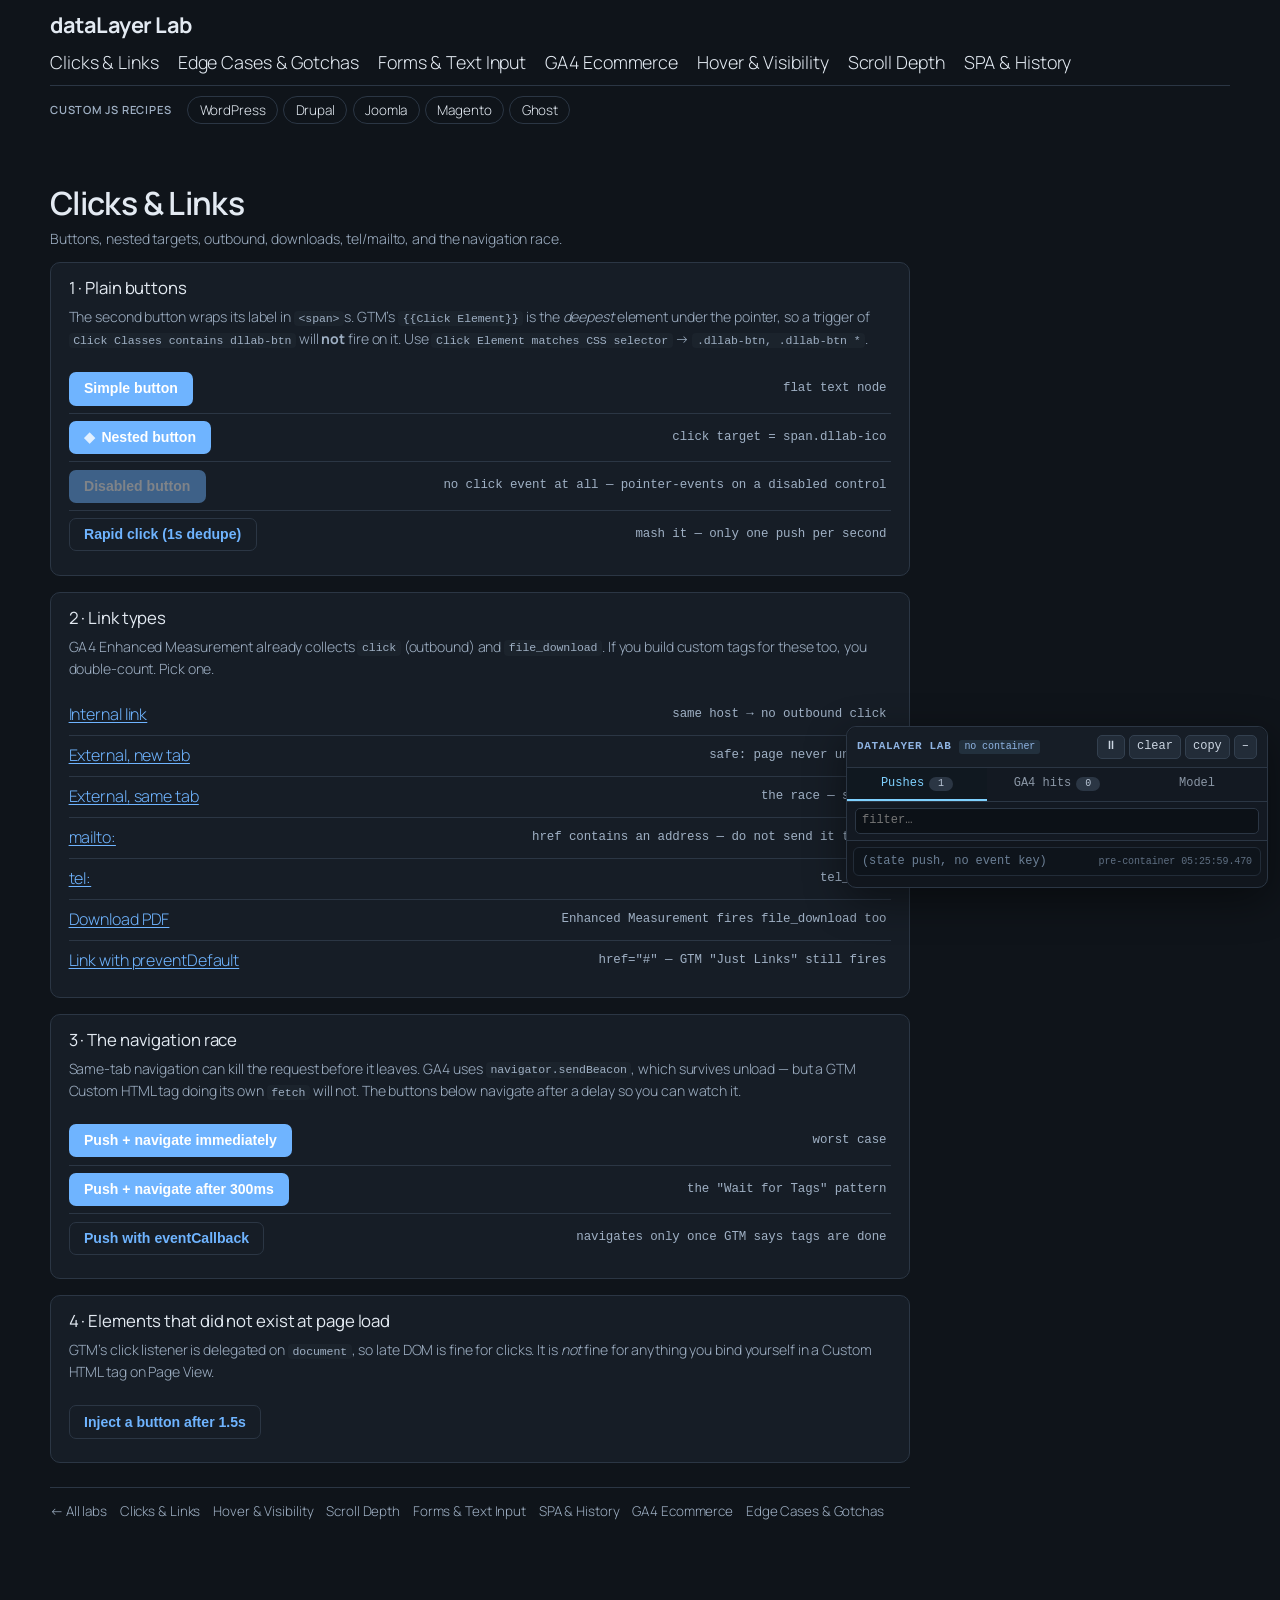
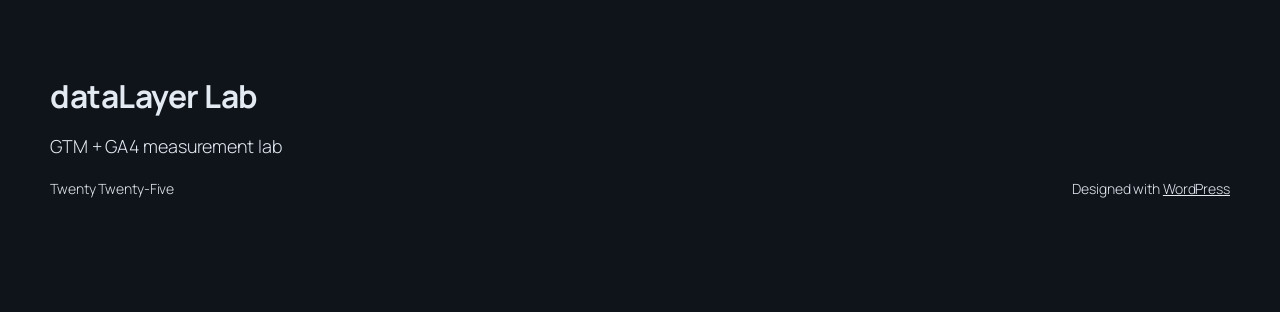
==== commit d556b070: "build: re-export docs/ with the Custom JS bar in the header Output of `make static` against the runn" ====
--- a/docs/lab-clicks/index.html
+++ b/docs/lab-clicks/index.html
@@ -1156,7 +1156,20 @@
 				</div></nav>
 			</div>
 			
-		</div>
+		
+			<div class="dllab-cmsbar">
+				<nav class="dllab-cmsbar-inner" aria-label="Custom JS examples by platform">
+					<span class="dllab-cmsbar-label">Custom JS recipes</span>
+					<div class="dllab-cmsbar-links">
+						<a href="../custom-js-examples.html">WordPress</a>
+						<a href="../custom-js-examples-drupal.html">Drupal</a>
+						<a href="../custom-js-examples-joomla.html">Joomla</a>
+						<a href="../custom-js-examples-magento.html">Magento</a>
+						<a href="../custom-js-examples-ghost.html">Ghost</a>
+					</div>
+				</nav>
+			</div>
+			</div>
 		
 	</div>
 	
--- a/docs/wp-content/mu-plugins/gtm-lab/assets/lab.css
+++ b/docs/wp-content/mu-plugins/gtm-lab/assets/lab.css
@@ -58,6 +58,102 @@
  * pages only — .dllab-page is added by the plugin's body_class filter. */
 .dllab-page .wp-block-post-title { display: none; }
 
+/* Hiding the h1 is not enough: the theme gives <main> an inline margin-top and
+ * wraps the title in a group with inline padding-top, both spacing--60
+ * (clamp(30px, 7vw, 70px)). With the title gone that is ~140px of empty band.
+ * Inline styles only yield to !important.
+ *
+ * padding-BOTTOM on that wrapper is deliberately left alone — the wrapper holds
+ * the entry content too, so it is the page's bottom spacing, not the title's. */
+.dllab-page main { margin-top: 2rem !important; }
+.dllab-page main > .wp-block-group:has(> .wp-block-post-title) { padding-top: 0 !important; }
+
+/* The header's Page List block lists every published page, front page included,
+ * so 'dataLayer Lab' appears twice in a row — once as the site title, once as a
+ * nav item. Drop the nav copy; the title is already a link home. */
+.dllab-page .wp-block-page-list .menu-item-home { display: none; }
+
+/* Hiding that item is what makes the rest of this block necessary. Twenty
+ * Twenty-Five lays the header out as a single space-between row — site title
+ * hard left, nav hard right — and with the duplicate gone the nav is short
+ * enough that the row reads as a hole rather than a layout.
+ *
+ * Stack the two instead, left-aligned, so the title, the nav and the Custom JS
+ * bar below them all share one left edge.
+ *
+ * Matched on the block's semantic classes rather than the generated
+ * .wp-container-core-group-is-layout-<hash> ones, which are regenerated
+ * whenever the template part is edited — a hash-based rule would silently stop
+ * applying. */
+.dllab-page header.wp-block-template-part .wp-block-group.is-content-justification-space-between {
+	/* One step for every vertical gap in the header, so the five bands of
+	 * whitespace — above the title, title to nav, nav to rule, rule to pills,
+	 * below the pills — are equal. Counting the rule as another item in the
+	 * stack is what makes it read as evenly distributed rather than as a divider
+	 * with arbitrary air either side. --spacing--30 (20px) for a roomier header. */
+	--dl-header-rhythm: var(--wp--preset--spacing--20, 10px);
+	flex-direction: column;
+	align-items: flex-start;
+	justify-content: flex-start;
+	gap: var(--dl-header-rhythm);
+	/* The theme sets 20px top and bottom inline on this element. */
+	padding-top: var(--dl-header-rhythm) !important;
+	padding-bottom: var(--dl-header-rhythm) !important;
+}
+
+/* The nav sits inside a right-justified wrapper and also carries its own
+ * items-justified-right, which drives --navigation-layout-justify. Unwind both
+ * or it stays pinned right regardless of the column above. */
+.dllab-page header.wp-block-template-part .wp-block-group.is-content-justification-right {
+	justify-content: flex-start;
+}
+.dllab-page header.wp-block-template-part .wp-block-navigation.items-justified-right {
+	--navigation-layout-justification-setting: flex-start;
+	--navigation-layout-justify: flex-start;
+	justify-content: flex-start;
+}
+
+/* Lab content: the same left edge as the site title.
+ *
+ * The header column is alignwide — wide-size, centred in the padded page —
+ * while main's children are ordinary constrained children, centred at their own
+ * narrower max-widths (860px for .dllab, content-size for the post title). That
+ * left the lab content indented a couple of hundred pixels from the title above
+ * it. Starting them where the header column starts puts the page on one left
+ * edge, without widening the 860px reading measure.
+ *
+ * The margin resolves against the same containing block the header column is
+ * centred in, so the two left edges compute identically at every viewport;
+ * max() collapses it to zero below wide-size.
+ *
+ * The post title is a sibling of .dllab on the lab subpages, so it has to move
+ * too or it is left stranded mid-page.
+ *
+ * The theme sets margin-left:auto !important on every constrained child, so
+ * !important here is load-bearing, not decoration. */
+.dllab-page main .dllab,
+.dllab-page main .wp-block-post-title {
+	margin-left: max(0px, calc((100% - var(--wp--style--global--wide-size, 1340px)) / 2)) !important;
+	margin-right: auto !important;
+}
+
+/* Twenty Twenty-Five's footer pattern ships two placeholder nav columns — Blog,
+ * About, FAQs, Authors / Events, Shop, Patterns, Themes — every one of them
+ * pointing at '#'. On a measurement lab that is eight dead click targets sitting
+ * below the real content, so drop the group that holds them. The site title,
+ * tagline and theme credit in the same footer are left alone.
+ *
+ * :has(> …) matches only the nav wrapper, not its ancestors, and `footer`
+ * keeps this off the header's real navigation. */
+.dllab-page footer .wp-block-group:has(> .wp-block-navigation) { display: none; }
+
+/* Removing the navs leaves the pattern's spacers (spacing--40 and --70) and its
+ * generous top padding standing over nothing — the same empty-band problem the
+ * hidden post title had. The outer padding is an inline style, so it needs
+ * !important to yield. */
+.dllab-page footer .wp-block-spacer { display: none; }
+.dllab-page footer > .wp-block-group { padding-top: var(--wp--preset--spacing--30) !important; }
+
 .dllab-hero { padding: 1.2rem 0 .4rem; }
 .dllab-hero h1 {
 	margin: 0 0 .4rem;
@@ -119,6 +215,46 @@
 
 .dllab-link { color: var(--dl-accent); text-decoration: underline; }
 
+/* Secondary nav ----------------------------------------------------- */
+
+/* The per-CMS Custom JS recipe pages, as a third row inside the site header —
+ * under the site title and the main nav, sharing their left edge.
+ *
+ * Static build only: export-static.sh generates the viewer pages and injects
+ * this bar, so it is absent on the running WordPress instance, where those
+ * pages don't exist to link to.
+ *
+ * It lives in the header, i.e. outside the .dllab wrapper, so it cannot read
+ * that block's --dl-* variables and carries its own. */
+.dllab-cmsbar {
+	--bar-fg: #e3eaf2;
+	--bar-mut: #9fb0c4;
+	--bar-line: #2b3644;
+	--bar-accent: #6fb4ff;
+	width: 100%;
+	/* One rhythm step below the rule, matching the step above it. The fallback
+	 * matters only if the bar is ever moved out of the header column, which is
+	 * the sole place --dl-header-rhythm is defined. */
+	padding-top: var(--dl-header-rhythm, 10px);
+	border-top: 1px solid var(--bar-line);
+}
+.dllab-cmsbar-inner {
+	display: flex; align-items: center; gap: .4rem 1rem; flex-wrap: wrap;
+}
+.dllab-cmsbar-label {
+	font-size: .7rem; font-weight: 600; letter-spacing: .07em;
+	text-transform: uppercase; color: var(--bar-mut);
+}
+.dllab-cmsbar-links { display: flex; flex-wrap: wrap; gap: .35rem; }
+.dllab-cmsbar a {
+	text-decoration: none; color: var(--bar-fg);
+	border: 1px solid var(--bar-line); border-radius: 999px;
+	padding: .2rem .7rem; font-size: .84rem; line-height: 1.4;
+}
+.dllab-cmsbar a:hover, .dllab-cmsbar a:focus-visible {
+	border-color: var(--bar-accent); color: var(--bar-accent);
+}
+
 /* Index grid -------------------------------------------------------- */
 
 .dllab-grid { display: grid; grid-template-columns: repeat(auto-fit, minmax(230px, 1fr)); gap: .8rem; margin: 1rem 0; }
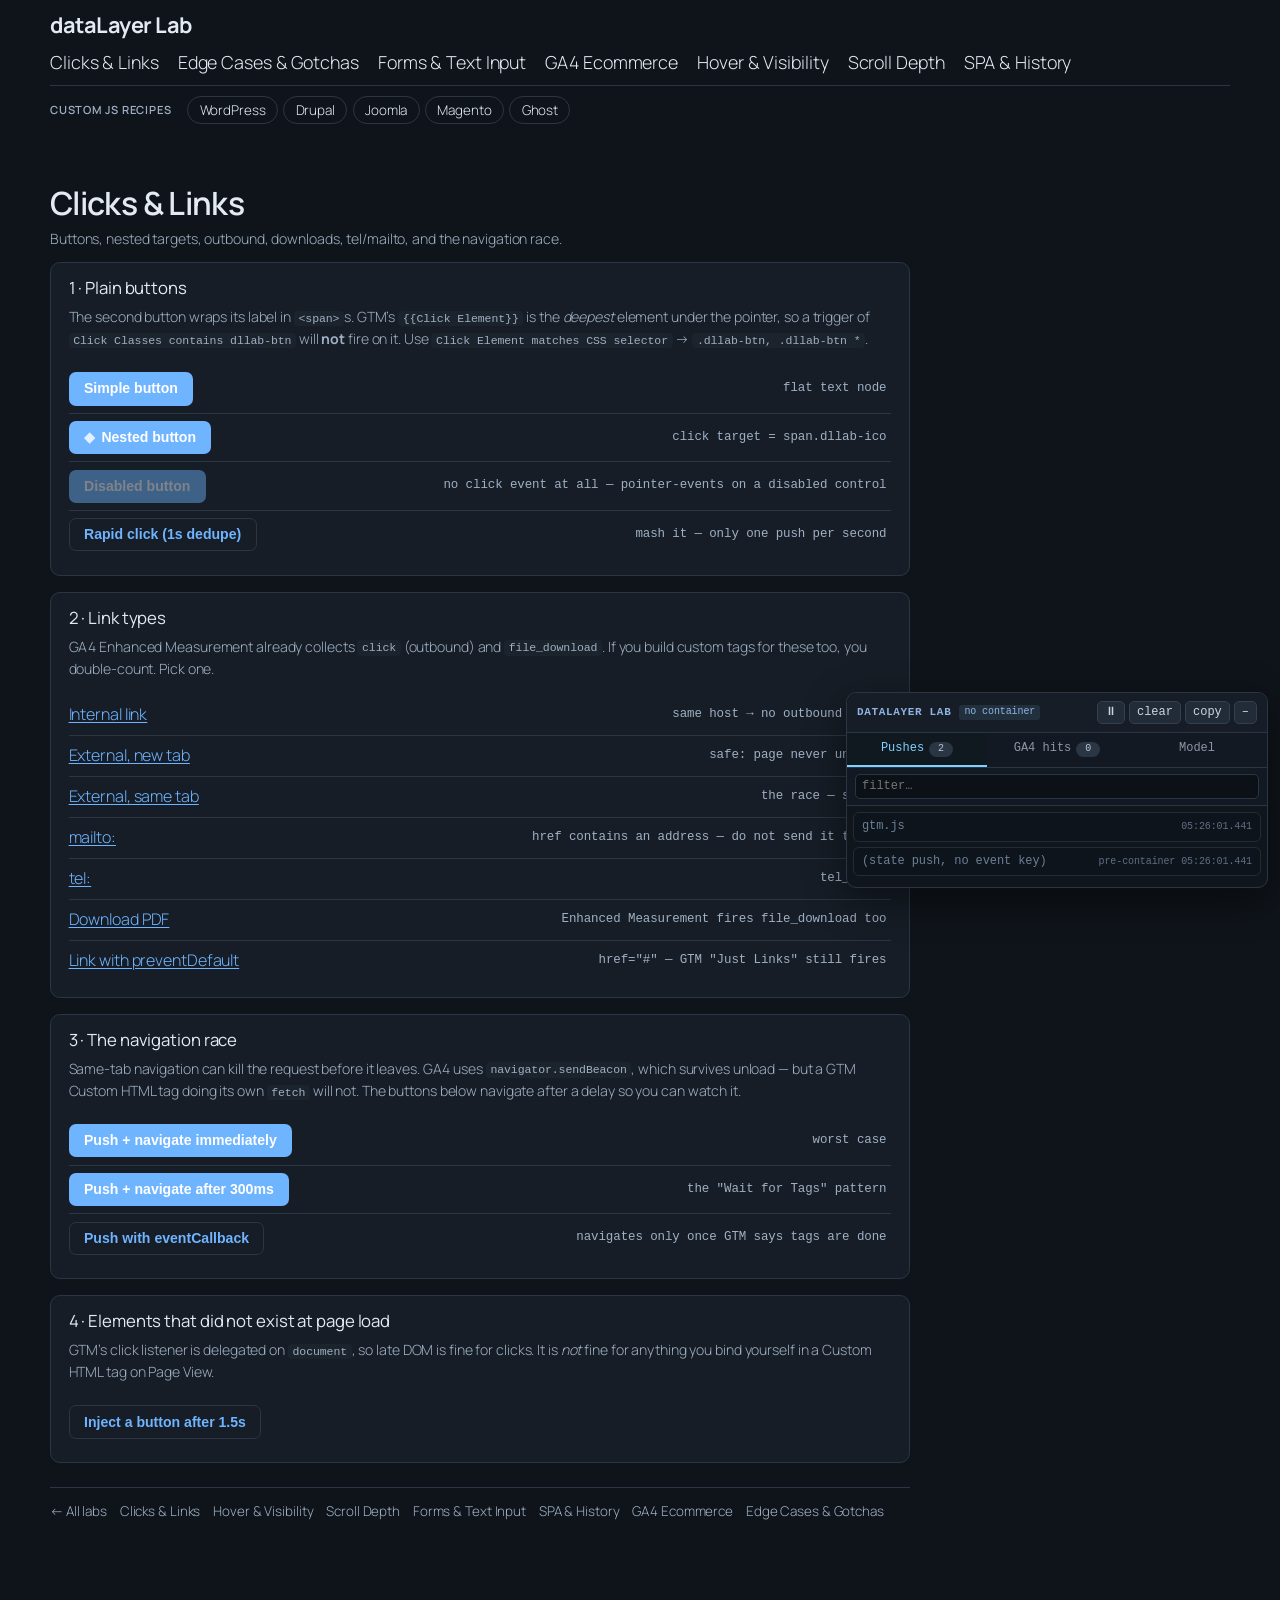
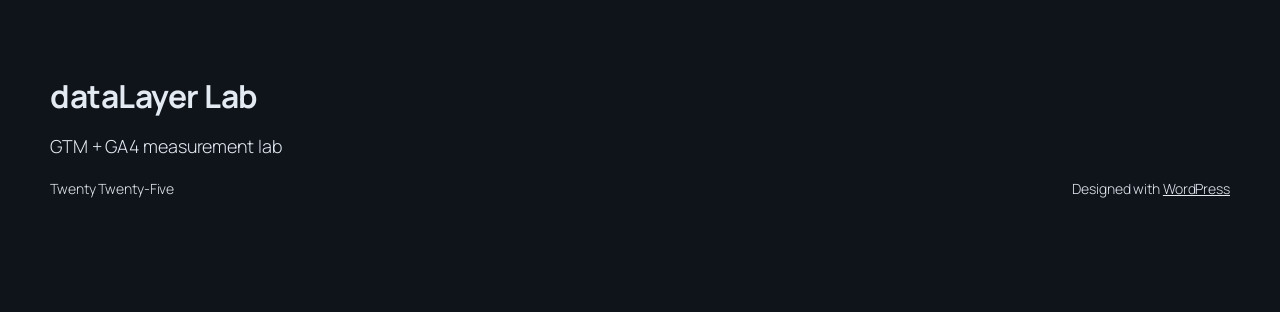
==== commit 85e7e667: "feat: load GTM-592T4DB3 on the GitHub Pages export - Lab pages: the mu-plugin already injects GTM wh" ====
--- a/docs/lab-clicks/index.html
+++ b/docs/lab-clicks/index.html
@@ -6,12 +6,19 @@
 	<meta name="viewport" content="width=device-width, initial-scale=1" />
 <meta name='robots' content='noindex, nofollow' />
 <script>window.dataLayer = window.dataLayer || [];
-window.dataLayer.push({"page":{"type":"page","title":"Clicks &#038; Links &#8211; dataLayer Lab","path":"/lab-clicks/","post_id":5,"template":"default","lang":"en-US","env":"local"},"user":{"logged_in":false,"role":"guest"},"lab":{"version":"1.0.0","container_id":null}});</script>
+window.dataLayer.push({"page":{"type":"page","title":"Clicks &#038; Links &#8211; dataLayer Lab","path":"/lab-clicks/","post_id":5,"template":"default","lang":"en-US","env":"local"},"user":{"logged_in":false,"role":"guest"},"lab":{"version":"1.0.0","container_id":"GTM-592T4DB3"}});</script>
 <title>Clicks &#038; Links &#8211; dataLayer Lab</title>
 
 
 <script src="../wp-content/mu-plugins/gtm-lab/assets/inspector.js"></script>
-
+<!-- Google Tag Manager -->
+<script>(function(w,d,s,l,i){w[l]=w[l]||[];w[l].push({'gtm.start':
+new Date().getTime(),event:'gtm.js'});var f=d.getElementsByTagName(s)[0],
+j=d.createElement(s),dl=l!='dataLayer'?'&l='+l:'';j.async=true;j.src=
+'https://www.googletagmanager.com/gtm.js?id='+i+dl+'';f.parentNode.insertBefore(j,f);
+})(window,document,'script','dataLayer','GTM-592T4DB3');</script>
+<!-- End Google Tag Manager -->
+		
 
 <style id='wp-img-auto-sizes-contain-inline-css'>
 img:is([sizes=auto i],[sizes^="auto," i]){contain-intrinsic-size:3000px 1500px}
@@ -1114,6 +1121,7 @@
 </head>
 
 <body class="wp-singular page-template-default page page-id-5 wp-embed-responsive wp-theme-twentytwentyfive dllab-page">
+<noscript><iframe src="https://www.googletagmanager.com/ns.html?id=GTM-592T4DB3" height="0" width="0" style="display:none;visibility:hidden"></iframe></noscript>
 
 <div class="wp-site-blocks"><header class="wp-block-template-part">
 <div class="wp-block-group alignfull is-layout-flow wp-block-group-is-layout-flow">
@@ -1388,7 +1396,7 @@
 //# sourceURL=wp-block-template-skip-link-js-after
 </script>
 <script id="dllab-js-extra">
-var DLLAB_CFG = {"ajaxUrl":"","nonce":"static","gtmId":"","hoverDwell":"300","inputDebounce":"750"};
+var DLLAB_CFG = {"ajaxUrl":"","nonce":"static","gtmId":"GTM-592T4DB3","hoverDwell":"300","inputDebounce":"750"};
 //# sourceURL=dllab-js-extra
 </script>
 <script src="../wp-content/mu-plugins/gtm-lab/assets/lab.js" id="dllab-js" defer data-wp-strategy="defer"></script>
